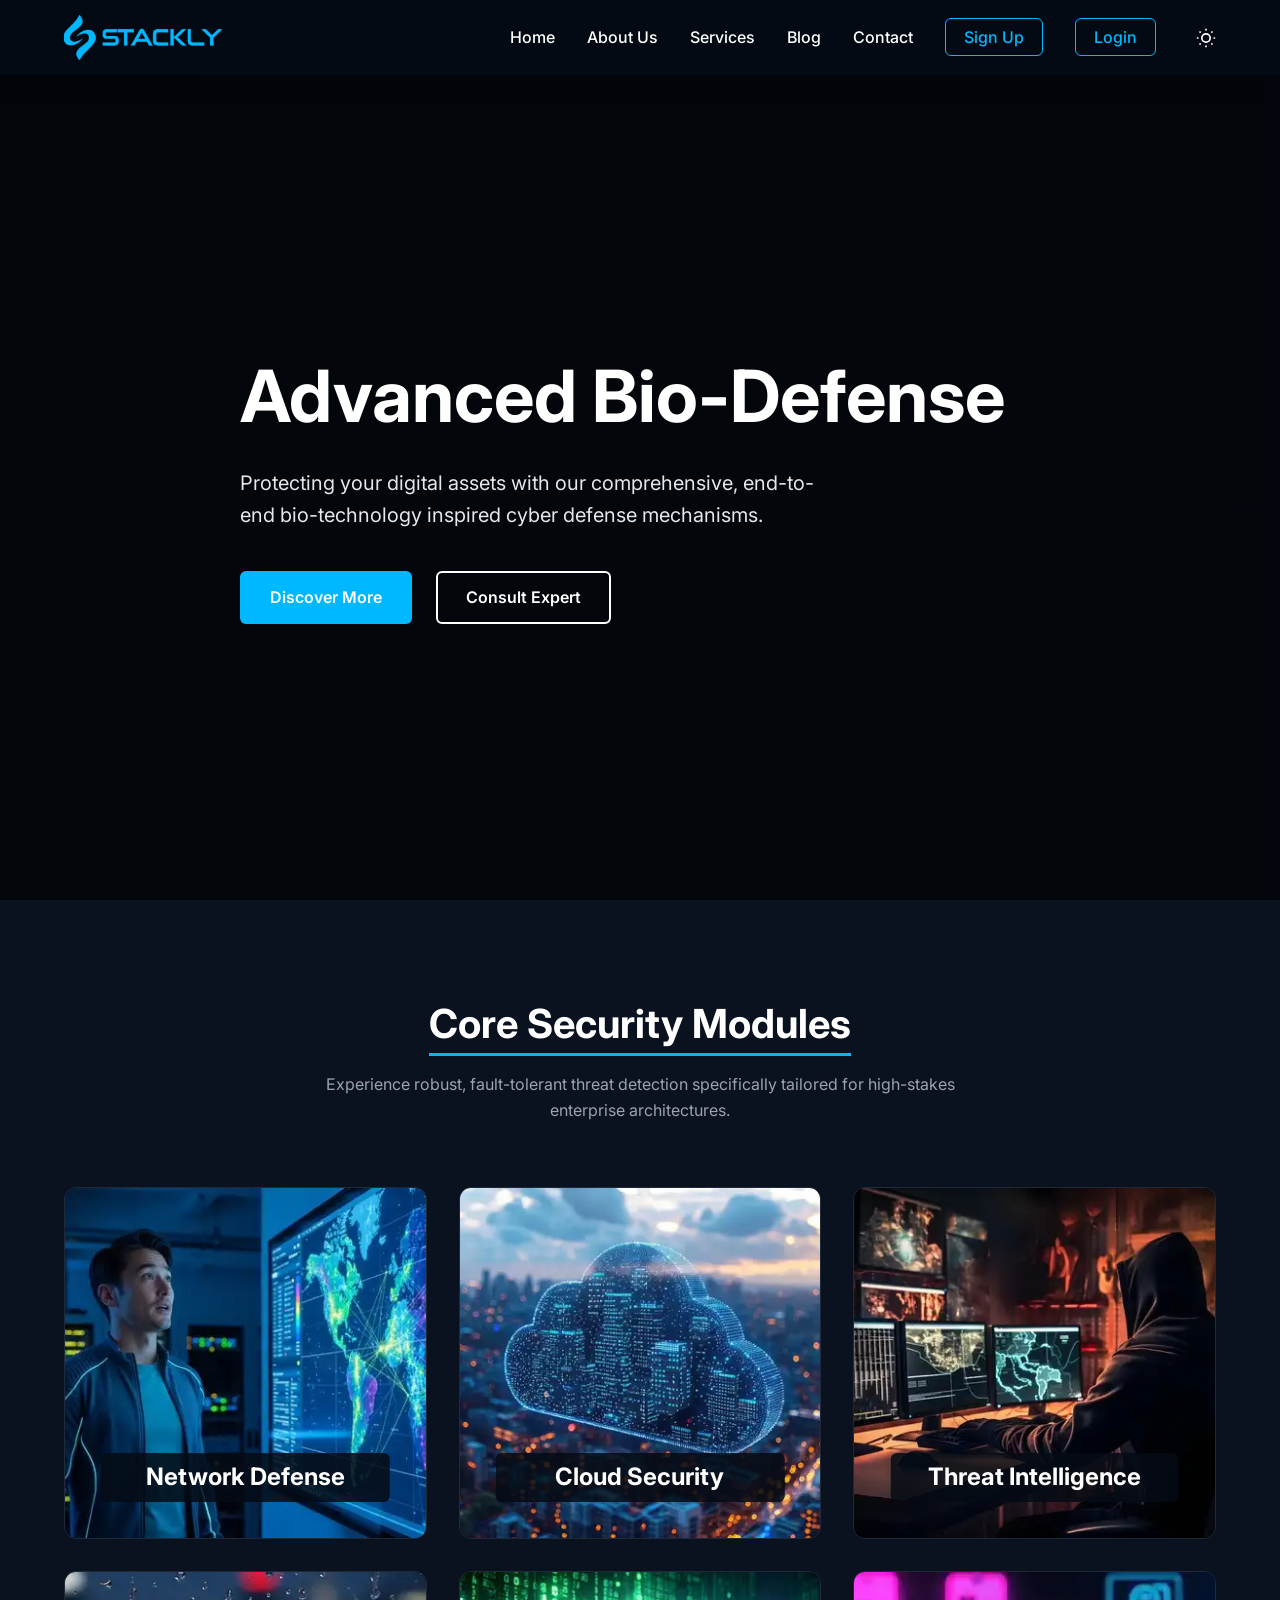
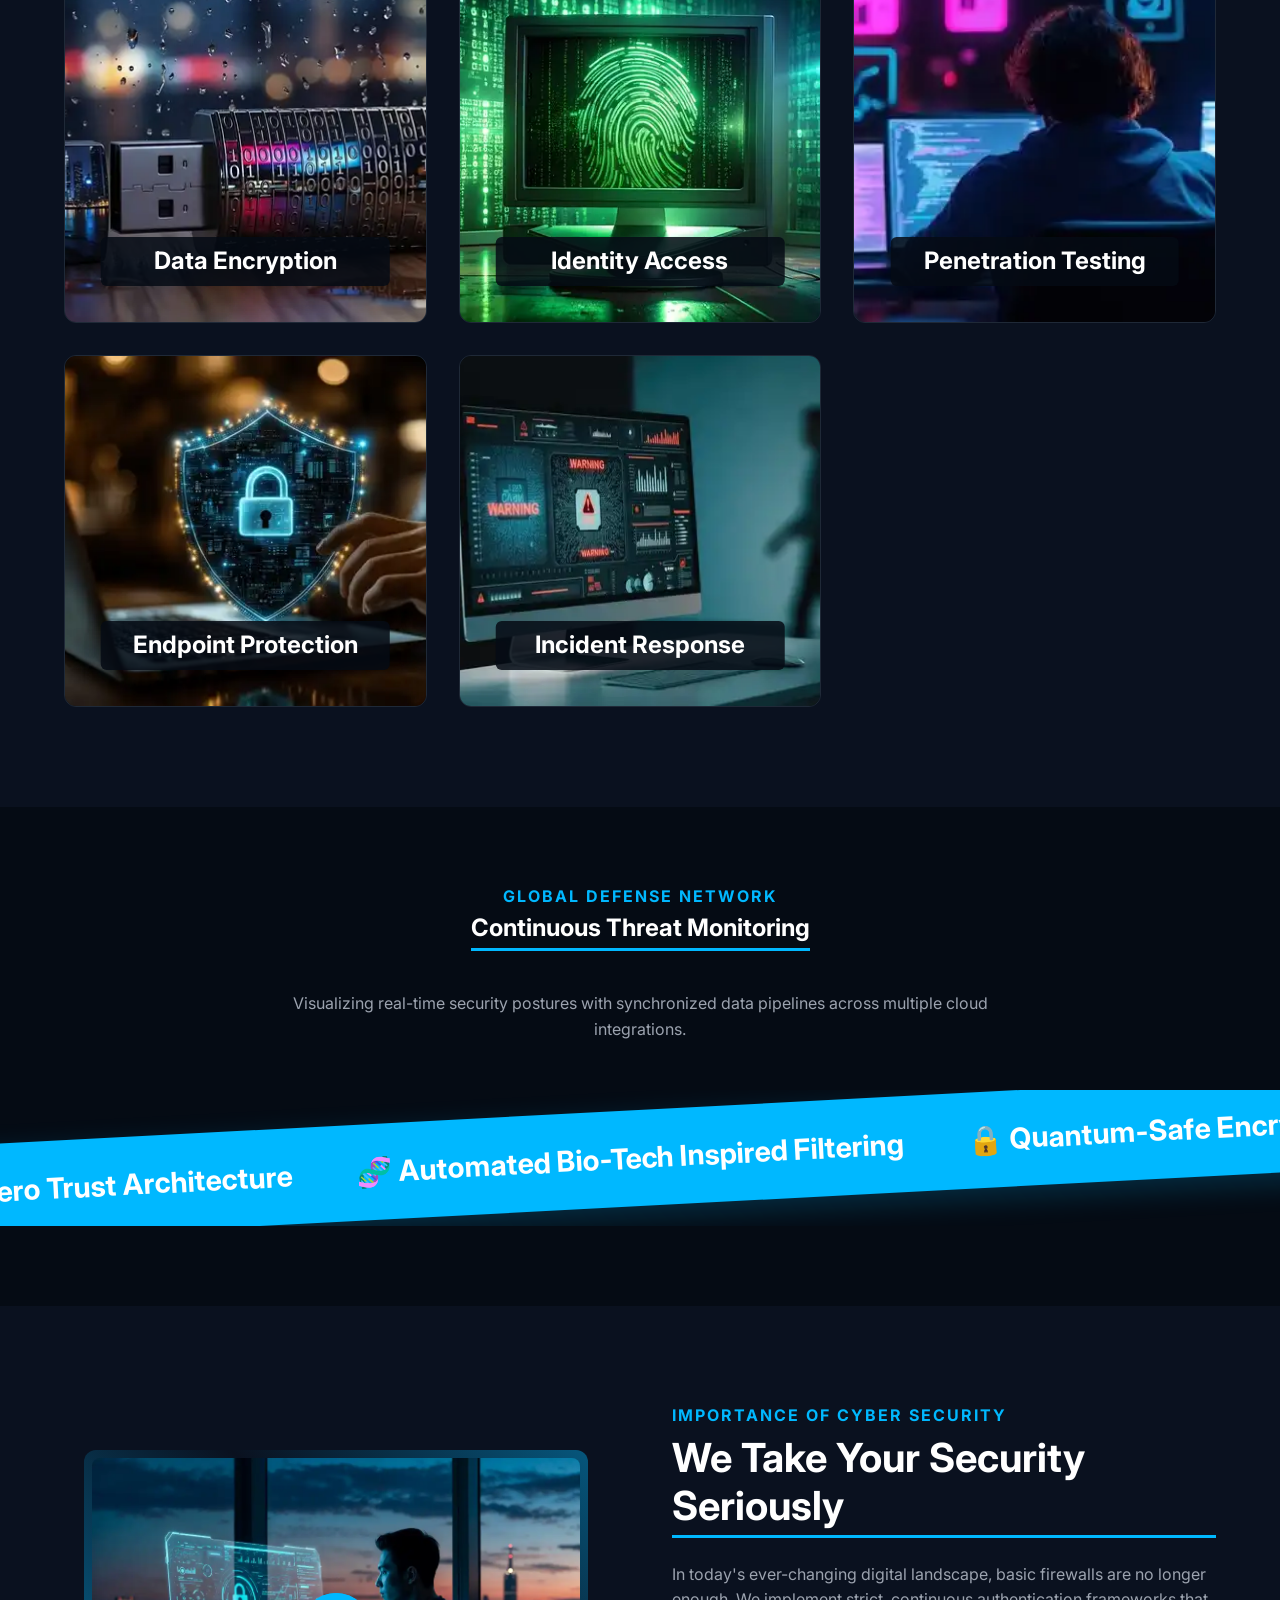
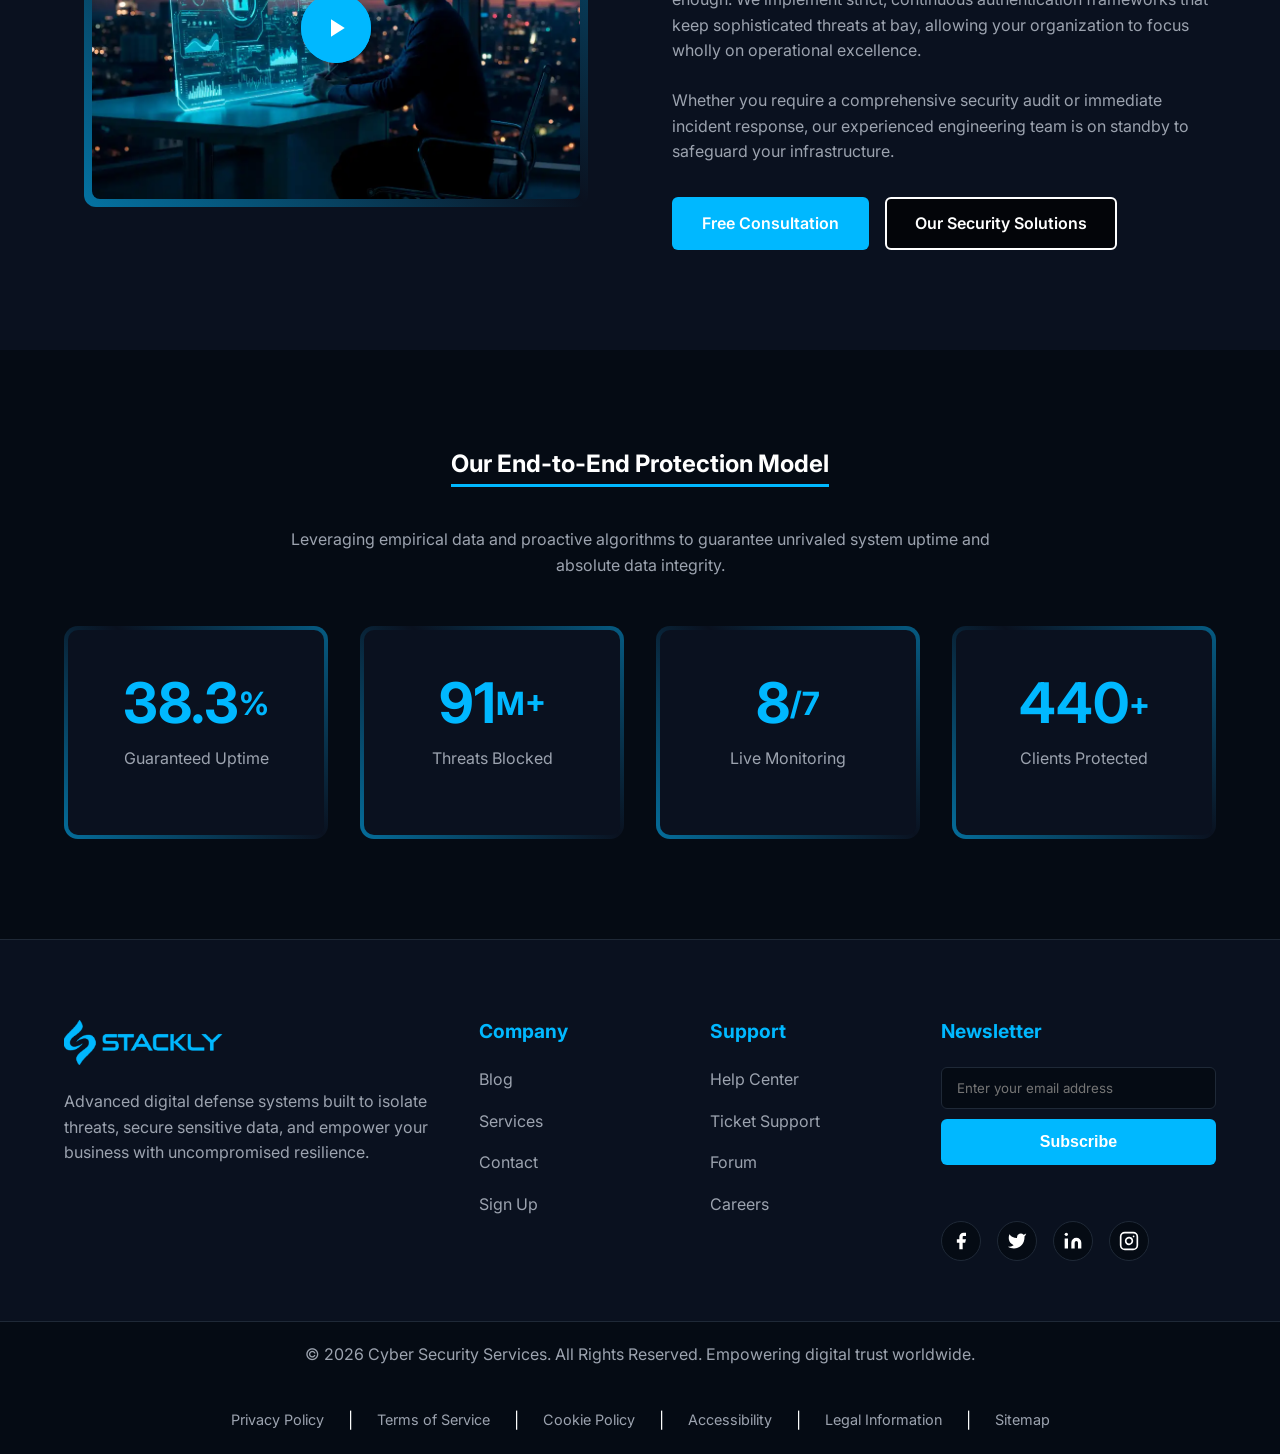
==== index.html @ b55bd9b9 "home,404" ====
<!DOCTYPE html>
<html lang="en" data-theme="dark">
<head>
    <meta charset="UTF-8">
    <meta name="viewport" content="width=device-width, initial-scale=1.0">
    <title>Cyber Security Services</title>
    <!-- Favicon: Bio-tech theme (DNA placeholder) -->
    <link rel="icon" href="data:image/svg+xml,<svg xmlns='http://www.w3.org/2000/svg' viewBox='0 0 100 100'><text y='.9em' font-size='90'>🛡️</text></svg>">
    <!-- Fonts -->
    <link href="https://fonts.googleapis.com/css2?family=Inter:wght@300;400;500;600;700&display=swap" rel="stylesheet">
    <link rel="stylesheet" href="./css/style.css">
</head>
<body>
    <!-- Global Page Loader -->
    <div class="loader-overlay" id="loader">
        <div class="loader-spinner"></div>
    </div>

    <!-- Scroll to Top Button -->
    <button id="scrollTopBtn" aria-label="Scroll to top" title="Scroll to top">
        <svg xmlns="http://www.w3.org/2000/svg" width="24" height="24" fill="none" stroke="currentColor" stroke-width="2" viewBox="0 0 24 24"><path d="M12 19V5M5 12l7-7 7 7"/></svg>
    </button>

    <!-- Header -->
    <header class="header" id="header">
        <div class="container header-container">
            <!-- Logo area -->
            <a href="index.html" class="logo">
                <img src="./assets/Home1/Header/logo.webp" alt="Cyber Security Logo" id="headerLogo">
            </a>
            
            <!-- Desktop Nav -->
            <nav class="desktop-nav">
                <ul class="nav-links">
                    <li><a href="index.html">Home</a></li>
                    <li><a href="./pages/About Us.html">About Us</a></li>
                    <li><a href="./pages/Services.html">Services</a></li>
                    <li><a href="./pages/Blog.html">Blog</a></li>
                    <li><a href="./pages/contact.html">Contact</a></li>
                    <li><a href="./pages/signup.html" class="btn-nav-outline">Sign Up</a></li>
                    <li><a href="./pages/login.html" class="btn-nav-outline">Login</a></li>
                </ul>
                <button class="theme-switch" id="themeSwitchBtn" aria-label="Toggle Theme" title="Switch Theme">
                    <svg class="sun-icon" xmlns="http://www.w3.org/2000/svg" width="20" height="20" viewBox="0 0 24 24" fill="none" stroke="currentColor" stroke-width="2"><circle cx="12" cy="12" r="5"/><path d="M12 1v2M12 21v2M4.2 4.2l1.4 1.4M18.4 18.4l1.4 1.4M1 12h2M21 12h2M4.2 19.8l1.4-1.4M18.4 5.6l1.4-1.4"/></svg>
                    <svg class="moon-icon" xmlns="http://www.w3.org/2000/svg" width="20" height="20" viewBox="0 0 24 24" fill="none" stroke="currentColor" stroke-width="2"><path d="M21 12.79A9 9 0 1 1 11.21 3 7 7 0 0 0 21 12.79z"/></svg>
                </button>
            </nav>

            <!-- Mobile Hamburger Button -->
            <button class="hamburger-btn" id="hamburgerBtn" aria-label="Open Mobile Menu">
                <span></span><span></span><span></span>
            </button>
        </div>
    </header>

    <!-- Hamburger Menu Overlay -->
    <div class="hamburger-overlay" id="hamburgerOverlay">
        <div class="hamburger-menu" id="hamburgerMenu">
            <button class="close-menu-btn" id="closeMenuBtn" aria-label="Close Mobile Menu">✕</button>
            <nav class="mobile-nav">
                <ul class="nav-links-mobile">
                    <li><a href="index.html" class="mobile-nav-item">Home</a></li>
                    <li><a href="./pages/about.html" class="mobile-nav-item">About Us</a></li>
                    <li><a href="./pages/services.html" class="mobile-nav-item">Services</a></li>
                    <li><a href="./pages/blog.html" class="mobile-nav-item">Blog</a></li>
                    <li><a href="./pages/contact.html" class="mobile-nav-item">Contact</a></li>
                    <li><a href="./pages/signup.html" class="mobile-nav-item btn-nav-outline-mobile">Sign Up</a></li>
                    <li><a href="./pages/login.html" class="mobile-nav-item btn-nav-outline-mobile">Login</a></li>
                </ul>
                <button class="theme-switch theme-switch-mobile" id="mobileThemeSwitchBtn" aria-label="Toggle Theme">
                    <svg class="sun-icon" xmlns="http://www.w3.org/2000/svg" width="24" height="24" viewBox="0 0 24 24" fill="none" stroke="currentColor" stroke-width="2"><circle cx="12" cy="12" r="5"/><path d="M12 1v2M12 21v2M4.2 4.2l1.4 1.4M18.4 18.4l1.4 1.4M1 12h2M21 12h2M4.2 19.8l1.4-1.4M18.4 5.6l1.4-1.4"/></svg>
                    <svg class="moon-icon" xmlns="http://www.w3.org/2000/svg" width="24" height="24" viewBox="0 0 24 24" fill="none" stroke="currentColor" stroke-width="2"><path d="M21 12.79A9 9 0 1 1 11.21 3 7 7 0 0 0 21 12.79z"/></svg>
                </button>
            </nav>
        </div>
    </div>

    <main class="main-content">
        <!-- Section 1: Hero -->
        <section class="hero-section" id="home">
            <video autoplay loop muted playsinline class="hero-video">
                <!-- Using placeholder video until user imports their own -->
                <source src="./assets/Home1/heroVid.mp4" type="video/mp4">
            </video>
            <!-- Overlay to hide low resolution -->
            <div class="hero-overlay"></div>
            
            <div class="container hero-content fade-in-up">
                <div class="h1-wrapper">
                    <h1 class="hero-title" id="rotatingHeading">Next-Gen Security</h1>
                </div>
                <p class="hero-subtitle">Protecting your digital assets with our comprehensive, end-to-end bio-technology inspired cyber defense mechanisms.</p>
                <div class="hero-cta">
                    <a href="./pages/error.html" class="btn btn-primary">Discover More</a>
                    <a href="./pages/error.html" class="btn btn-outline-light">Consult Expert</a>
                </div>
            </div>
        </section>

        <!-- Section 2: Features Grid -->
        <section class="features-section" id="features">
            <div class="container">
                <div class="section-header fade-in-up">
                    <h1 class="live-underline">Core Security Modules</h1>
                    <p>Experience robust, fault-tolerant threat detection specifically tailored for high-stakes enterprise architectures.</p>
                </div>
                
                <div class="features-grid">
                    <!-- Feature 1 -->
                    <div class="feature-card fade-in-up" style="transition-delay: 0.1s;">
                        <img src="./assets/Home1/Grid/1.webp" alt="Network Defense">
                        <div class="card-overlay">
                            <h3 class="card-title-unhovered">Network Defense</h3>
                            <div class="card-actions">
                                <a href="./pages/error.html" class="btn btn-primary btn-sm">Read Details</a>
                                <a href="./pages/error.html" class="btn btn-secondary btn-sm">Get Quote</a>
                            </div>
                        </div>
                    </div>
                    <!-- Feature 2 -->
                    <div class="feature-card fade-in-up" style="transition-delay: 0.2s;">
                        <img src="./assets/Home1/Grid/2.webp" alt="Cloud Security">
                        <div class="card-overlay">
                            <h3 class="card-title-unhovered">Cloud Security</h3>
                            <div class="card-actions">
                                <a href="./pages/error.html" class="btn btn-primary btn-sm">Read Details</a>
                                <a href="./pages/error.html" class="btn btn-secondary btn-sm">Get Quote</a>
                            </div>
                        </div>
                    </div>
                    <!-- Feature 3 -->
                    <div class="feature-card fade-in-up" style="transition-delay: 0.3s;">
                        <img src="./assets/Home1/Grid/3.webp" alt="Threat Intelligence">
                        <div class="card-overlay">
                            <h3 class="card-title-unhovered">Threat Intelligence</h3>
                            <div class="card-actions">
                                <a href="./pages/error.html" class="btn btn-primary btn-sm">Read Details</a>
                                <a href="./pages/error.html" class="btn btn-secondary btn-sm">Get Quote</a>
                            </div>
                        </div>
                    </div>
                    <!-- Feature 4 -->
                    <div class="feature-card fade-in-up" style="transition-delay: 0.4s;">
                        <img src="./assets/Home1/Grid/4.webp" alt="Data Encryption">
                        <div class="card-overlay">
                            <h3 class="card-title-unhovered">Data Encryption</h3>
                            <div class="card-actions">
                                <a href="./pages/error.html" class="btn btn-primary btn-sm">Read Details</a>
                                <a href="./pages/error.html" class="btn btn-secondary btn-sm">Get Quote</a>
                            </div>
                        </div>
                    </div>
                    <!-- Feature 5 -->
                    <div class="feature-card fade-in-up" style="transition-delay: 0.5s;">
                        <img src="./assets/Home1/Grid/5.webp" alt="Identity Access">
                        <div class="card-overlay">
                            <h3 class="card-title-unhovered">Identity Access</h3>
                            <div class="card-actions">
                                <a href="./pages/error.html" class="btn btn-primary btn-sm">Read Details</a>
                                <a href="./pages/error.html" class="btn btn-secondary btn-sm">Get Quote</a>
                            </div>
                        </div>
                    </div>
                    <!-- Feature 6 -->
                    <div class="feature-card fade-in-up" style="transition-delay: 0.6s;">
                        <img src="./assets/Home1/Grid/6.webp" alt="Penetration Testing">
                        <div class="card-overlay">
                            <h3 class="card-title-unhovered">Penetration Testing</h3>
                            <div class="card-actions">
                                <a href="./pages/error.html" class="btn btn-primary btn-sm">Read Details</a>
                                <a href="./pages/error.html" class="btn btn-secondary btn-sm">Get Quote</a>
                            </div>
                        </div>
                    </div>
                    <!-- Feature 7 -->
                    <div class="feature-card fade-in-up" style="transition-delay: 0.7s;">
                        <img src="./assets/Home1/Grid/7.webp" alt="Endpoint Protection" onerror="this.src='https://via.placeholder.com/350x350/00B8FF/FFFFFF?text=Endpoint+Protection'">
                        <div class="card-overlay">
                            <h3 class="card-title-unhovered">Endpoint Protection</h3>
                            <div class="card-actions">
                                <a href="./pages/error.html" class="btn btn-primary btn-sm">Read Details</a>
                                <a href="./pages/error.html" class="btn btn-secondary btn-sm">Get Quote</a>
                            </div>
                        </div>
                    </div>
                    <!-- Feature 8 -->
                    <div class="feature-card fade-in-up" style="transition-delay: 0.8s;">
                        <img src="./assets/Home1/Grid/8.webp" alt="Incident Response" onerror="this.src='https://via.placeholder.com/350x350/00B8FF/FFFFFF?text=Incident+Response'">
                        <div class="card-overlay">
                            <h3 class="card-title-unhovered">Incident Response</h3>
                            <div class="card-actions">
                                <a href="./pages/error.html" class="btn btn-primary btn-sm">Read Details</a>
                                <a href="./pages/error.html" class="btn btn-secondary btn-sm">Get Quote</a>
                            </div>
                        </div>
                    </div>
                </div>
            </div>
        </section>

        <!-- Section 3: Diagonal Scrolling Text -->
        <section class="marquee-wrapper fade-in-up" id="marquee-wrapper">
            <div class="container text-center mb-5">
                <h5 class="sub-heading">Global Defense Network</h5>
                <h1 class="live-underline">Continuous Threat Monitoring</h1>
                <p class="max-w-md mx-auto mt-3">Visualizing real-time security postures with synchronized data pipelines across multiple cloud integrations.</p>
            </div>
            
            <section class="marquee-section mt-4" id="marquee">
                <div class="marquee-container">
                    <div class="marquee-content">
                        <span>🛡️ Zero Trust Architecture</span>
                        <span>🧬 Automated Bio-Tech Inspired Filtering</span>
                        <span>🔒 Quantum-Safe Encryption</span>
                        <span>🚨 24/7 AI-Powered Monitoring</span>
                        <span>🛡️ Zero Trust Architecture</span>
                        <span>🧬 Automated Bio-Tech Inspired Filtering</span>
                        <span>🔒 Quantum-Safe Encryption</span>
                        <span>🚨 24/7 AI-Powered Monitoring</span>
                    </div>
                </div>
            </section>
        </section>

        <!-- Section 4: About & Video Link -->
        <section class="about-section" id="about">
            <div class="container about-grid">
                <div class="about-image-wrapper fade-in-up">
                    <div class="live-border">
                        <img src="./assets/Home1/sideVid.webp" alt="Operation Center" class="about-img">
                        <a href="./pages/error.html" class="play-button" aria-label="Play Introduction Video">
                            <div class="pulse-ring"></div>
                            <svg xmlns="http://www.w3.org/2000/svg" width="30" height="30" viewBox="0 0 24 24" fill="currentColor"><path d="M8 5v14l11-7z"/></svg>
                        </a>
                    </div>
                </div>
                
                <div class="about-content fade-in-up" style="transition-delay: 0.2s;">
                    <h3 class="sub-heading">Importance of Cyber Security</h3>
                    <h1 class="live-underline">We Take Your Security Seriously</h1>
                    <p>In today's ever-changing digital landscape, basic firewalls are no longer enough. We implement strict, continuous authentication frameworks that keep sophisticated threats at bay, allowing your organization to focus wholly on operational excellence.</p>
                    <p>Whether you require a comprehensive security audit or immediate incident response, our experienced engineering team is on standby to safeguard your infrastructure.</p>
                    <div class="about-actions mt-4">
                        <a href="./pages/error.html" class="btn btn-primary">Free Consultation</a>
                        <a href="./pages/error.html" class="btn btn-secondary">Our Security Solutions</a>
                    </div>
                </div>
            </div>
        </section>

        <!-- Section 5: Stats & Protection Model -->
        <section class="stats-section" id="stats">
            <div class="container text-center mb-5 fade-in-up">
                <h1 class="live-underline">Our End-to-End Protection Model</h1>
                <p class="max-w-md mx-auto mt-3">Leveraging empirical data and proactive algorithms to guarantee unrivaled system uptime and absolute data integrity.</p>
            </div>
            <div class="container stats-grid mt-5">
                <div class="live-border-container fade-in-up" style="transition-delay: 0.1s;">
                    <div class="stat-box">
                        <h2><span class="count-up" data-val="99.9">0</span><span class="stat-suffix">%</span></h2>
                        <p>Guaranteed Uptime</p>
                    </div>
                </div>
                <div class="live-border-container fade-in-up" style="transition-delay: 0.2s;">
                    <div class="stat-box">
                        <h2><span class="count-up" data-val="250">0</span><span class="stat-suffix">M+</span></h2>
                        <p>Threats Blocked</p>
                    </div>
                </div>
                <div class="live-border-container fade-in-up" style="transition-delay: 0.3s;">
                    <div class="stat-box">
                        <h2><span class="count-up" data-val="24">0</span><span class="stat-suffix">/7</span></h2>
                        <p>Live Monitoring</p>
                    </div>
                </div>
                <div class="live-border-container fade-in-up" style="transition-delay: 0.4s;">
                    <div class="stat-box">
                        <h2><span class="count-up" data-val="1200">0</span><span class="stat-suffix">+</span></h2>
                        <p>Clients Protected</p>
                    </div>
                </div>
            </div>
        </section>
    </main>

    <!-- Footer -->
    <footer class="footer">
        <div class="container footer-grid">
            <!-- Col 1 -->
            <div class="footer-col col-brand">
                <a href="index.html" class="footer-logo">
                    <!-- Footer Logo: Same size as header -->
                    <img src="./assets/Home1/Header/logo.webp" alt="Cyber Security Logo" id="footerLogoImage">
                </a>
                <p>Advanced digital defense systems built to isolate threats, secure sensitive data, and empower your business with uncompromised resilience.</p>
            </div>
            
            <!-- Col 2 -->
            <div class="footer-col col-links">
                <h3 class="footer-heading">Company</h3>
                <ul>
                    <li><a href="./pages/blog.html">Blog</a></li>
                    <li><a href="./pages/services.html">Services</a></li>
                    <li><a href="./pages/contact.html">Contact</a></li>
                    <li><a href="./pages/signup.html">Sign Up</a></li>
                </ul>
            </div>
            
            <!-- Col 3 -->
            <div class="footer-col col-links">
                <h3 class="footer-heading">Support</h3>
                <ul>
                    <li><a href="./pages/error.html">Help Center</a></li>
                    <li><a href="./pages/error.html">Ticket Support</a></li>
                    <li><a href="./pages/error.html">Forum</a></li>
                    <li><a href="./pages/error.html">Careers</a></li>
                </ul>
            </div>
            
            <!-- Col 4 -->
            <div class="footer-col col-newsletter">
                <h3 class="footer-heading">Newsletter</h3>
                <form id="newsletterForm" class="newsletter-form">
                    <div class="input-group">
                        <input type="email" id="emailInput" placeholder="Enter your email address" required>
                        <button type="submit" class="btn btn-primary" aria-label="Subscribe">Subscribe</button>
                    </div>
                    <span id="emailError" class="error-message"></span>
                </form>
                
                <div class="social-links mt-4">
                    <!-- Social Icons to Error Page -->
                    <a href="./pages/error.html" class="social-icon" aria-label="Facebook">
                        <svg xmlns="http://www.w3.org/2000/svg" width="20" height="20" viewBox="0 0 24 24" fill="currentColor"><path d="M18 2h-3a5 5 0 0 0-5 5v3H7v4h3v8h4v-8h3l1-4h-4V7a1 1 0 0 1 1-1h3z"></path></svg>
                    </a>
                    <a href="./pages/error.html" class="social-icon" aria-label="Twitter">
                        <svg xmlns="http://www.w3.org/2000/svg" width="20" height="20" viewBox="0 0 24 24" fill="currentColor"><path d="M23 3a10.9 10.9 0 0 1-3.14 1.53 4.48 4.48 0 0 0-7.86 3v1A10.66 10.66 0 0 1 3 4s-4 9 5 13a11.64 11.64 0 0 1-7 2c9 5 20 0 20-11.5a4.5 4.5 0 0 0-.08-.83A7.72 7.72 0 0 0 23 3z"></path></svg>
                    </a>
                    <a href="./pages/error.html" class="social-icon" aria-label="LinkedIn">
                        <svg xmlns="http://www.w3.org/2000/svg" width="20" height="20" viewBox="0 0 24 24" fill="currentColor"><path d="M16 8a6 6 0 0 1 6 6v7h-4v-7a2 2 0 0 0-2-2 2 2 0 0 0-2 2v7h-4v-7a6 6 0 0 1 6-6z"></path><rect x="2" y="9" width="4" height="12"></rect><circle cx="4" cy="4" r="2"></circle></svg>
                    </a>
                    <a href="./pages/error.html" class="social-icon" aria-label="Instagram">
                        <svg xmlns="http://www.w3.org/2000/svg" width="20" height="20" viewBox="0 0 24 24" fill="none" stroke="currentColor" stroke-width="2" stroke-linecap="round" stroke-linejoin="round"><rect x="2" y="2" width="20" height="20" rx="5" ry="5"></rect><path d="M16 11.37A4 4 0 1 1 12.63 8 4 4 0 0 1 16 11.37z"></path><line x1="17.5" y1="6.5" x2="17.51" y2="6.5"></line></svg>
                    </a>
                </div>
            </div>
        </div>
        
        <!-- Mini Footer -->
        <div class="mini-footer">
            <div class="container mini-footer-flex">
                <p>&copy; 2026 Cyber Security Services. All Rights Reserved. Empowering digital trust worldwide.</p>
                <div class="legal-links">
                    <a href="./pages/error.html">Privacy Policy</a>
                    <span class="separator">|</span>
                    <a href="./pages/error.html">Terms of Service</a>
                    <span class="separator">|</span>
                    <a href="./pages/error.html">Cookie Policy</a>
                    <span class="separator">|</span>
                    <a href="./pages/error.html">Accessibility</a>
                    <span class="separator">|</span>
                    <a href="./pages/error.html">Legal Information</a>
                    <span class="separator">|</span>
                    <a href="./pages/error.html">Sitemap</a>
                </div>
            </div>
        </div>
    </footer>

    <!-- Interactive Logic Scripts -->
    <script>
        // 1. Theme Configuration
        const htmlDoc = document.documentElement;
        const themeBtn = document.getElementById('themeSwitchBtn');
        const themeMobileBtn = document.getElementById('mobileThemeSwitchBtn');
        const sunIcons = document.querySelectorAll('.sun-icon');
        const moonIcons = document.querySelectorAll('.moon-icon');

        function applyTheme(theme) {
            htmlDoc.setAttribute('data-theme', theme);
            localStorage.setItem('site_theme', theme);
            
            // Adjust SVG icons visibility in desktop header based on theme
            if (theme === 'dark') {
                sunIcons.forEach(i => i.style.display = 'block');
                moonIcons.forEach(i => i.style.display = 'none');
            } else {
                sunIcons.forEach(i => i.style.display = 'none');
                moonIcons.forEach(i => i.style.display = 'block');
            }
        }

        // Initialize theme
        const savedTheme = localStorage.getItem('site_theme') || 'dark';
        applyTheme(savedTheme);

        function toggleTheme() {
            const currentTheme = htmlDoc.getAttribute('data-theme');
            const newTheme = currentTheme === 'dark' ? 'light' : 'dark';
            applyTheme(newTheme);
        }

        themeBtn.addEventListener('click', toggleTheme);
        themeMobileBtn.addEventListener('click', toggleTheme);


        // 2. Global Loader
        const loader = document.getElementById('loader');
        
        function hideLoader() {
            loader.style.opacity = '0';
            setTimeout(() => {
                loader.style.display = 'none';
            }, 500);
        }

        function showLoader() {
            loader.style.display = 'flex';
            // Force reflow
            void loader.offsetWidth;
            loader.style.opacity = '1';
        }

        window.addEventListener('load', hideLoader);

        // Hide loader when page is loaded from back/forward cache
        window.addEventListener('pageshow', (event) => {
            if (event.persisted) {
                hideLoader();
            }
        });

        // Show loader when clicking valid navigation links
        document.querySelectorAll('a[href]').forEach(link => {
            link.addEventListener('click', (e) => {
                const href = link.getAttribute('href');
                const target = link.getAttribute('target');
                
                // Allow hash links, JS links, empty links, and new tabs without loader
                if (href && !href.startsWith('#') && !href.startsWith('javascript:') && target !== '_blank') {
                    showLoader();
                }
            });
        });


        // 3. Header Scroll Background & Scroll-to-Top Button
        const header = document.getElementById('header');
        const scrollTopBtn = document.getElementById('scrollTopBtn');

        function updateHeaderHeight() {
            // Provide exact height to CSS variable for Hero section padding calculation
            const hHeight = header.offsetHeight;
            htmlDoc.style.setProperty('--header-height', `${hHeight}px`);
        }
        
        // Initial setup and on resize
        updateHeaderHeight();
        window.addEventListener('resize', updateHeaderHeight);

        window.addEventListener('scroll', () => {
            if (window.scrollY > 50) {
                header.classList.add('scrolled');
                scrollTopBtn.classList.add('visible');
            } else {
                header.classList.remove('scrolled');
                scrollTopBtn.classList.remove('visible');
            }
        });

        scrollTopBtn.addEventListener('click', () => {
            window.scrollTo({ top: 0, behavior: 'smooth' });
        });


        // 4. Hamburger Menu Logic
        const hamburgerBtn = document.getElementById('hamburgerBtn');
        const closeMenuBtn = document.getElementById('closeMenuBtn');
        const hamburgerOverlay = document.getElementById('hamburgerOverlay');
        const hamburgerMenu = document.getElementById('hamburgerMenu');

        function openMobileMenu() {
            hamburgerOverlay.classList.add('active');
            hamburgerMenu.classList.add('active');
            document.body.style.overflow = 'hidden'; // Prevent background scroll
        }

        function closeMobileMenu() {
            hamburgerOverlay.classList.remove('active');
            hamburgerMenu.classList.remove('active');
            document.body.style.overflow = '';
        }

        hamburgerBtn.addEventListener('click', openMobileMenu);
        closeMenuBtn.addEventListener('click', closeMobileMenu);
        
        // Close on outside click
        hamburgerOverlay.addEventListener('click', (e) => {
            if (e.target === hamburgerOverlay) {
                closeMobileMenu();
            }
        });


        // 5. Rotating H1 in Hero
        const h1Config = [
            "Next-Gen Security",
            "Advanced Bio-Defense",
            "Zero Trust Network"
        ];
        let currentH1Index = 0;
        const rotatingH1 = document.getElementById('rotatingHeading');

        setInterval(() => {
            rotatingH1.classList.add('fade-out');
            setTimeout(() => {
                currentH1Index = (currentH1Index + 1) % h1Config.length;
                rotatingH1.innerText = h1Config[currentH1Index];
                rotatingH1.classList.remove('fade-out');
            }, 500); // Wait for CSS transition (0.5s)
        }, 2000); // Change every 2 seconds


        // 6. Fade-In Elements on Scroll (Intersection Observer)
        const fadeElements = document.querySelectorAll('.fade-in-up');
        const observerOptions = {
            threshold: 0.1,
            rootMargin: '0px 0px -50px 0px'
        };

        const fadeObserver = new IntersectionObserver((entries, observer) => {
            entries.forEach(entry => {
                if (entry.isIntersecting) {
                    entry.target.classList.add('visible');
                    // Stop observing once visible
                    observer.unobserve(entry.target);
                }
            });
        }, observerOptions);

        fadeElements.forEach(el => {
            fadeObserver.observe(el);
        });


        // 7. Live Stats Countup
        const countElements = document.querySelectorAll('.count-up');
        let hasCounted = false;

        const countObserver = new IntersectionObserver((entries) => {
            if (entries[0].isIntersecting && !hasCounted) {
                hasCounted = true;
                
                countElements.forEach(el => {
                    const target = parseFloat(el.getAttribute('data-val'));
                    const isDecimal = target % 1 !== 0; // Check if there's a decimal point
                    
                    const duration = 2000;
                    const steps = 60;
                    const stepValue = target / steps;
                    let currentVal = 0;
                    
                    const counter = setInterval(() => {
                        currentVal += stepValue;
                        if (currentVal >= target) {
                            currentVal = target;
                            clearInterval(counter);
                        }
                        el.innerText = isDecimal ? currentVal.toFixed(1) : Math.floor(currentVal);
                    }, duration / steps);
                });
            }
        }, { threshold: 0.5 });
        
        const statsSection = document.getElementById('stats');
        if (statsSection) {
            countObserver.observe(statsSection);
        }


        // 8. Newsletter Form Validation
        const newsletterForm = document.getElementById('newsletterForm');
        const emailInput = document.getElementById('emailInput');
        const emailError = document.getElementById('emailError');

        newsletterForm.addEventListener('submit', (e) => {
            e.preventDefault();
            const email = emailInput.value.trim();
            const emailRegex = /^[^\s@]+@[^\s@]+\.[^\s@]+$/;
            
            emailError.innerText = ''; // clear previous errors
            
            if (!email) {
                emailError.innerText = "Email is required.";
            } else if (!emailRegex.test(email)) {
                emailError.innerText = "Please enter a valid email address.";
            } else {
                // Successful validation, go to error page
                window.location.href = "./pages/error.html";
            }
        });

    </script>
</body>
</html>
---- css/style.css ----
/* ==========================================================================
   Cyber Security Website Stylesheet
   Theme: Bio-tech / Cyber Defense
   Brand Color: #00B8FF
   ========================================================================== */

/* --------------------------------------------------------------------------
   1. ROOT VARIABLES (Themes)
   -------------------------------------------------------------------------- */
:root {
    /* Brand Colors */
    --primary: #00B8FF;
    --primary-hover: #008CCC;
    --primary-glow: rgba(0, 184, 255, 0.5);
    
    /* Typography */
    --font-main: 'Inter', sans-serif;
    
    /* Effects */
    --transition-fast: 0.2s ease-in-out;
    --transition-base: 0.3s ease-in-out;
    --transition-slow: 0.5s ease-in-out;
    
    /* Layout */
    --header-height: 75px;
}

/* Base Dark Theme (Default) */
[data-theme="dark"] {
    --bg-body: #050B14;
    --bg-surface: #0A111F;
    --bg-surface-alt: #111A2C;
    --text-primary: #FFFFFF;
    --text-muted: #9CA3AF;
    --border-color: #1F2937;
    --border-hover: var(--primary);
    --header-bg: rgba(5, 11, 20, 0.95);
    
    /* Specific bio-tech accents */
    --card-shadow: 0 10px 30px rgba(0,0,0,0.5);
    --overlay-bg: rgba(5, 11, 20, 0.85);
}

/* Light Theme */
[data-theme="light"] {
    --bg-body: #F3F4F6;
    --bg-surface: #FFFFFF;
    --bg-surface-alt: #E5E7EB;
    --text-primary: #111827;
    --text-muted: #4B5563;
    --border-color: #D1D5DB;
    --border-hover: var(--primary);
    --header-bg: rgba(255, 255, 255, 0.95);
    
    --card-shadow: 0 10px 30px rgba(0,0,0,0.05);
    --overlay-bg: rgba(255, 255, 255, 0.85);
}

/* --------------------------------------------------------------------------
   2. RESET & GLOBAL STYLES
   -------------------------------------------------------------------------- */
*, *::before, *::after {
    margin: 0;
    padding: 0;
    box-sizing: border-box;
}

html {
    scroll-behavior: smooth;
}

body {
    font-family: var(--font-main);
    background-color: var(--bg-body);
    color: var(--text-primary);
    line-height: 1.6;
    overflow-x: hidden;
    transition: background-color var(--transition-base), color var(--transition-base);
}

a {
    text-decoration: none;
    color: inherit;
    transition: color var(--transition-base);
}

ul {
    list-style: none;
}

img, video {
    max-width: 100%;
    display: block;
}

.container {
    width: 90%;
    max-width: 1200px;
    margin: 0 auto;
}

/* Typography Base */
h1, h2, h3, h4, h5, h6 {
    font-weight: 700;
    line-height: 1.2;
    margin-bottom: 1rem;
}

p {
    margin-bottom: 1.5rem;
    color: var(--text-muted);
}

/* Margin utilities */
.mt-3 { margin-top: 1.5rem; }
.mt-4 { margin-top: 2rem; }
.mt-5 { margin-top: 3rem; }
.mb-5 { margin-bottom: 3rem; }
.text-center { text-align: center; }
.mx-auto { margin-left: auto; margin-right: auto; }
.max-w-md { max-width: 700px; }

/* --------------------------------------------------------------------------
   3. COMPONENTS
   -------------------------------------------------------------------------- */

/* Buttons */
.btn {
    display: inline-flex;
    align-items: center;
    justify-content: center;
    padding: 12px 28px;
    font-size: 1rem;
    font-weight: 600;
    border-radius: 6px;
    cursor: pointer;
    transition: var(--transition-base);
    border: 2px solid transparent;
}

.btn-sm {
    padding: 8px 16px;
    font-size: 0.9rem;
}

/* Action: Hover directs to Error pages visually (as requested by logic) */
.btn-primary {
    background-color: var(--primary);
    color: #FFFFFF;
}

.btn-primary:hover {
    background-color: transparent;
    border-color: var(--primary);
    color: var(--primary);
    box-shadow: 0 0 20px var(--primary-glow);
}

.btn-secondary {
    background-color: transparent;
    border-color: var(--text-primary);
    color: var(--text-primary);
}

.btn-secondary:hover {
    background-color: var(--text-primary);
    color: var(--bg-body);
}

.btn-outline-light {
    background-color: transparent;
    border-color: #FFFFFF;
    color: #FFFFFF;
}

.btn-outline-light:hover {
    background-color: #FFFFFF;
    color: #000000;
}

/* Live Underline for H1 Headings */
.live-underline {
    display: inline-block;
    position: relative;
    padding-bottom: 8px;
}
.live-underline::after {
    content: '';
    position: absolute;
    left: 0; bottom: 0;
    width: 0; height: 3px;
    background-color: var(--primary);
    transition: width var(--transition-slow);
}
.live-underline:hover::after,
.visible .live-underline::after {
    width: 100%;
}

/* Fade In Up Animations (Scroll) */
.fade-in-up {
    opacity: 0;
    transform: translateY(40px);
    transition: opacity 0.8s ease-out, transform 0.8s ease-out;
}
.fade-in-up.visible {
    opacity: 1;
    transform: translateY(0);
}

/* Global Loader */
.loader-overlay {
    position: fixed;
    top: 0; left: 0;
    width: 100%; height: 100%;
    background-color: var(--bg-body);
    z-index: 9999;
    display: flex;
    justify-content: center;
    align-items: center;
    transition: opacity 0.5s ease;
}
.loader-spinner {
    width: 60px; height: 60px;
    border: 5px solid var(--border-color);
    border-top-color: var(--primary);
    border-radius: 50%;
    animation: loaderSpin 1s linear infinite;
}
@keyframes loaderSpin {
    to { transform: rotate(360deg); }
}

/* Scroll To Top */
#scrollTopBtn {
    position: fixed;
    bottom: 30px; right: 30px;
    width: 50px; height: 50px;
    background-color: var(--primary);
    color: #FFFFFF;
    border: none;
    border-radius: 50%;
    cursor: pointer;
    display: flex;
    justify-content: center;
    align-items: center;
    z-index: 1000;
    opacity: 0;
    visibility: hidden;
    transform: translateY(20px);
    transition: var(--transition-base);
    box-shadow: 0 5px 15px var(--primary-glow);
}
#scrollTopBtn.visible {
    opacity: 1;
    visibility: visible;
    transform: translateY(0);
}
#scrollTopBtn:hover {
    background-color: var(--primary-hover);
    transform: translateY(-5px);
}

/* Error Messages */
.error-message {
    color: #EF4444;
    font-size: 0.85rem;
    min-height: 1.2rem;
    display: block;
    margin-top: 5px;
}

/* --------------------------------------------------------------------------
   4. HEADER & NAV
   -------------------------------------------------------------------------- */
.header {
    position: fixed;
    top: 0; left: 0;
    width: 100%;
    height: 75px; /* 90px */
    z-index: 100;
    transition: var(--transition-base);
    background-color: var(--header-bg);
    box-shadow: 0 4px 30px rgba(0,0,0,0.1);
    backdrop-filter: blur(10px);
}

.header-container {
    display: flex;
    justify-content: space-between;
    align-items: center;
    height: 100%;
}

.logo img {
    height: 45px;
    /* Logo keeps original color always per user request */
    filter: none !important;
}

.desktop-nav {
    display: flex;
    align-items: center;
    gap: 2.5rem;
}
.nav-links {
    display: flex;
    gap: 2rem;
}
.nav-links a {
    font-size: 1rem;
    font-weight: 500;
    position: relative;
}
.nav-links a::after {
    content: '';
    position: absolute;
    left: 0; bottom: -5px;
    width: 0; height: 2px;
    background-color: var(--primary);
    transition: var(--transition-base);
}
.nav-links a:hover {
    color: var(--primary);
}
.nav-links a:hover::after {
    width: 100%;
}
.btn-nav-outline {
    border: 1px solid var(--primary);
    padding: 8px 18px;
    border-radius: 6px;
    color: var(--primary) !important;
    transition: var(--transition-base);
}
.btn-nav-outline::after {
    display: none; /* No underline */
}
.btn-nav-outline:hover {
    background-color: var(--primary);
    color: #FFFFFF !important;
    box-shadow: 0 4px 15px var(--primary-glow);
}

.theme-switch {
    background: none;
    border: none;
    color: var(--text-primary);
    cursor: pointer;
    display: flex;
    align-items: center;
    justify-content: center;
    font-size: 1.2rem;
    transition: var(--transition-base);
}
.theme-switch:hover {
    color: var(--primary);
}

/* Hamburger Base (Hidden on Desktop) */
.hamburger-btn {
    display: none;
    background: none;
    border: none;
    cursor: pointer;
    flex-direction: column;
    gap: 6px;
    z-index: 102;
    padding: 5px;
}
.hamburger-btn span {
    width: 30px; height: 3px;
    background-color: var(--text-primary);
    border-radius: 2px;
    transition: var(--transition-base);
}

/* Mobile Overlay Menu */
.hamburger-overlay {
    position: fixed;
    top: 0; left: 0;
    width: 100%; height: 100%;
    background-color: var(--overlay-bg);
    backdrop-filter: blur(8px);
    z-index: 999;
    opacity: 0;
    visibility: hidden;
    transition: var(--transition-base);
    display: flex;
    justify-content: center;
    align-items: center;
}
.hamburger-overlay.active {
    opacity: 1;
    visibility: visible;
}
.hamburger-menu {
    width: 90%;
    /* Attached to nothing, floating in center */
    max-height: 90vh;
    background-color: var(--bg-surface);
    border: 1px solid var(--border-color);
    border-radius: 12px;
    padding: 3rem;
    position: relative;
    box-shadow: var(--card-shadow);
    transform: translateY(50px) scale(0.95);
    transition: all 0.4s cubic-bezier(0.175, 0.885, 0.32, 1.275);
    display: flex;
    flex-direction: column;
    align-items: center;
    overflow-y: auto;
}
.hamburger-menu.active {
    transform: translateY(0) scale(1);
}
.close-menu-btn {
    position: absolute;
    top: 15px; right: 20px;
    background: none;
    border: none;
    font-size: 1.5rem;
    color: var(--text-primary);
    cursor: pointer;
    transition: var(--transition-base);
}
.close-menu-btn:hover {
    color: var(--primary);
    transform: rotate(90deg);
}

.mobile-nav {
    width: 100%;
    text-align: center;
}
.nav-links-mobile {
    display: flex;
    flex-direction: column;
    gap: 1.5rem;
    margin-bottom: 2rem;
    width: 100%;
}
.mobile-nav-item {
    display: block;
    font-size: 1.2rem;
    font-weight: 600;
    padding: 12px 20px;
    border: 2px solid var(--border-color);
    border-radius: 8px;
    margin-bottom: 5px;
    transition: var(--transition-base);
    background-color: var(--bg-surface-alt);
    color: var(--text-primary);
}
.mobile-nav-item:hover {
    color: var(--primary);
    border-color: var(--primary);
    box-shadow: 0 0 15px var(--primary-glow);
    transform: translateY(-2px);
}
.btn-nav-outline-mobile {
    background-color: transparent;
    border: 2px solid var(--primary);
    color: var(--primary);
}
.btn-nav-outline-mobile:hover {
    background-color: var(--primary);
    color: #FFF !important;
}
.theme-switch-mobile {
    width: 100%;
    padding: 12px;
    background-color: transparent;
    border: 2px dashed var(--border-color);
    color: var(--text-primary);
    border-radius: 6px;
    font-weight: 600;
    cursor: pointer;
    transition: var(--transition-base);
    display: flex;
    justify-content: center;
    align-items: center;
    gap: 15px;
}
.theme-switch-mobile:hover {
    border-color: var(--primary);
    color: var(--primary);
    background-color: var(--bg-surface-alt);
}

/* --------------------------------------------------------------------------
   5. SECTIONS
   -------------------------------------------------------------------------- */
section {
    padding: 100px 0;
    position: relative;
}

/* SECTION 1: HERO */
.hero-section {
    height: calc(100vh - var(--header-height));
    margin-top: var(--header-height); /* Prevent video overlap */
    padding: 0;
    display: flex;
    align-items: center;
    position: relative;
    overflow: hidden;
    background-color: #000000; /* fallback */
}
.hero-video {
    position: absolute;
    top: 50%; left: 50%;
    min-width: 100%; min-height: 100%;
    width: auto; height: auto;
    transform: translate(-50%, -50%);
    z-index: 1;
    opacity: 0.8;
    object-fit: cover;
}
.hero-overlay {
    position: absolute;
    top: 0; left: 0; width: 100%; height: 100%;
    background: linear-gradient(90deg, rgba(5, 11, 20, 0.5) 0%, rgba(5, 11, 20, 0.6) 100%);
    z-index: 2;
}
.hero-content {
    position: relative;
    z-index: 3;
    max-width: 800px;
    color: #FFFFFF; /* Always light */
}
.h1-wrapper {
    min-height: 100px;
    display: flex;
    align-items: flex-end;
    margin-bottom: 1rem;
}
.hero-title {
    font-size: 4.5rem;
    line-height: 1.1;
    color: #FFFFFF;
    transition: opacity 0.5s ease-in-out;
}
.hero-title.fade-out {
    opacity: 0;
}
.hero-subtitle {
    font-size: 1.25rem;
    color: #E5E7EB;
    margin-bottom: 2.5rem;
    max-width: 600px;
}
.hero-cta {
    display: flex;
    gap: 1.5rem;
}

/* SECTION 2: FEATURES GRID */
.features-section {
    background-color: var(--bg-surface);
}
.section-header {
    text-align: center;
    max-width: 700px;
    margin: 0 auto 4rem auto;
}
.section-header h1 {
    font-size: 2.5rem;
}
.features-grid {
    display: grid;
    grid-template-columns: repeat(3, 1fr);
    gap: 2rem;
}
.feature-card {
    background-color: var(--bg-surface-alt);
    border: 1px solid var(--border-color);
    border-radius: 12px;
    overflow: hidden;
    position: relative;
    transition: var(--transition-base);
}
.feature-card img {
    width: 100%;
    height: 350px;
    object-fit: cover;
    transition: transform 0.6s ease;
}
.feature-card:hover {
    border-color: var(--primary);
    box-shadow: var(--card-shadow);
    transform: translateY(-10px);
}
.feature-card:hover img {
    transform: scale(1.1);
    filter: brightness(0.3);
}
.card-overlay {
    position: absolute;
    bottom: 0; left: 0; width: 100%; height: 100%;
    display: flex;
    flex-direction: column;
    justify-content: center;
    align-items: center;
    padding: 2rem;
    transition: var(--transition-base);
}
.card-title-unhovered {
    font-size: 1.5rem;
    color: var(--text-primary);
    background-color: var(--overlay-bg);
    padding: 10px 20px;
    border-radius: 6px;
    position: absolute;
    bottom: 20px;
    left: 50%;
    transform: translate(-50%, 0);
    width: 80%;
    text-align: center;
    transition: var(--transition-base);
    border: 1px auto var(--border-color);
}
.card-actions {
    display: flex;
    flex-direction: column;
    gap: 10px;
    opacity: 0;
    transform: translateY(20px);
    transition: var(--transition-base);
    width: 100%;
}
.btn-secondary {
    background-color: rgba(0, 0, 0, 0.7); /* ensure light mode text is always visible on overlay */
    border-color: #FFFFFF;
    color: #FFFFFF;
}
.btn-secondary:hover {
    background-color: #FFFFFF;
    color: #000000;
}
.feature-card:hover .card-title-unhovered {
    opacity: 0;
    visibility: hidden;
    transform: translate(-50%, 20px);
}
.feature-card:hover .card-actions {
    opacity: 1;
    transform: translateY(0);
}

/* SECTION 3: DIAGONAL SCROLLING MARQUEE */
.marquee-wrapper {
    background-color: var(--bg-body);
    padding: 80px 0;
}
.marquee-wrapper .sub-heading {
    color: var(--primary);
    text-transform: uppercase;
    letter-spacing: 2px;
    font-size: 1rem;
    margin-bottom: 0.5rem;
}
.marquee-section {
    overflow: hidden;
    padding: 20px 0;
}
.marquee-container {
    transform: rotate(-3deg);
    width: 110%;
    margin-left: -5%;
    background-color: var(--primary);
    padding: 25px 0;
    box-shadow: 0 10px 30px rgba(0, 184, 255, 0.2);
}
.marquee-content {
    display: flex;
    gap: 4rem;
    white-space: nowrap;
    animation: marqueeScroll 25s linear infinite;
    align-items: center;
}
.marquee-container:hover .marquee-content {
    animation-play-state: paused;
}
.marquee-content span {
    font-size: 1.8rem;
    font-weight: 700;
    color: #FFFFFF;
    transition: var(--transition-base);
    cursor: default;
}
.marquee-content span:hover {
    color: var(--bg-body);
    text-shadow: 0 0 15px rgba(255, 255, 255, 0.4);
}
@keyframes marqueeScroll {
    0% { transform: translateX(0); }
    100% { transform: translateX(-50%); }
}

/* SECTION 4: ABOUT WITH LIVE BORDER */
.about-section {
    background-color: var(--bg-surface);
}
.about-grid {
    display: grid;
    grid-template-columns: 1fr 1fr;
    gap: 4rem;
    align-items: center;
}
.about-image-wrapper {
    padding: 20px;
}
.live-border {
    position: relative;
    padding: 8px;
    border-radius: 12px;
    background: linear-gradient(45deg, var(--primary), var(--bg-surface), var(--primary));
    background-size: 200% 200%;
    animation: liveBorderAnim 3s ease infinite;
}
@keyframes liveBorderAnim {
    0% { background-position: 0% 50%; }
    50% { background-position: 100% 50%; }
    100% { background-position: 0% 50%; }
}
.about-img {
    border-radius: 8px;
    width: 100%;
    display: block;
}
.play-button {
    position: absolute;
    top: 50%; left: 50%;
    transform: translate(-50%, -50%);
    width: 70px; height: 70px;
    background-color: var(--primary);
    color: #fff;
    border-radius: 50%;
    display: flex;
    justify-content: center;
    align-items: center;
    z-index: 10;
    transition: var(--transition-base);
}
.play-button:hover {
    background-color: #fff;
    color: var(--primary);
}
.pulse-ring {
    position: absolute;
    top: 50%; left: 50%;
    transform: translate(-50%, -50%);
    width: 100%; height: 100%;
    background-color: transparent;
    border: 2px solid var(--primary);
    border-radius: 50%;
    animation: pulseRing 2s cubic-bezier(0.215, 0.61, 0.355, 1) infinite;
    z-index: -1;
}
@keyframes pulseRing {
    0% { transform: translate(-50%, -50%) scale(1); opacity: 1; }
    100% { transform: translate(-50%, -50%) scale(1.8); opacity: 0; }
}

.about-content .sub-heading {
    color: var(--primary);
    text-transform: uppercase;
    letter-spacing: 2px;
    font-size: 1rem;
    margin-bottom: 0.5rem;
}
.about-content h1 {
    font-size: 2.5rem;
    margin-bottom: 1.5rem;
}
.about-actions {
    display: flex;
    gap: 1rem;
}
.about-actions .btn-secondary:hover{
    border: 1px solid #000000;
}

/* SECTION 5: STATS */
.stats-section {
    background-color: var(--bg-body);
}
.stats-grid {
    display: grid;
    grid-template-columns: repeat(4, 1fr);
    gap: 2rem;
}
.live-border-container {
    padding: 4px;
    border-radius: 14px;
    background: linear-gradient(45deg, var(--primary), var(--bg-surface), var(--primary));
    background-size: 200% 200%;
    animation: liveBorderAnim 3s ease infinite;
    transition: var(--transition-base);
}
.live-border-container:hover {
    transform: translateY(-5px);
    box-shadow: 0 10px 20px rgba(0, 184, 255, 0.3);
}
.stat-box {
    background-color: var(--bg-surface);
    height: 100%;
    padding: 2.5rem 1.5rem;
    border-radius: 10px;
    text-align: center;
}
.stat-box h2 {
    font-size: 3.5rem;
    color: var(--primary);
    margin-bottom: 0.5rem;
    display: flex;
    align-items: center;
    justify-content: center;
}
.stat-suffix {
    font-size: 2rem;
    font-weight: 700;
}

/* --------------------------------------------------------------------------
   6. FOOTER
   -------------------------------------------------------------------------- */
.footer {
    background-color: var(--bg-surface);
    border-top: 1px solid var(--border-color);
    padding-top: 80px;
}
.footer-grid {
    display: grid;
    grid-template-columns: 2fr 1fr 1fr 1.5fr;
    gap: 3rem;
    margin-bottom: 60px;
}
.footer-logo img {
    height: 45px; /* Same size as Header */
    margin-bottom: 1.5rem;
    filter: none !important;
}
.footer-heading {
    font-size: 1.2rem;
    margin-bottom: 1.5rem;
    color: var(--primary);
}
.col-links ul {
    display: flex; flex-direction: column; gap: 1rem;
}
.col-links a {
    color: var(--text-muted);
    display: flex; /* block layout so transform applies smoothly */
    align-items: center;
    transition: var(--transition-base);
    position: relative;
}
.col-links a::before {
    content: "▹";
    position: absolute;
    left: -15px;
    opacity: 0;
    color: var(--primary);
    transition: var(--transition-base);
}
.col-links a:hover {
    color: var(--primary);
    transform: translateX(10px);
}
.col-links a:hover::before {
    opacity: 1;
}

.newsletter-form .input-group {
    display: flex;
    flex-direction: column;
    gap: 10px;
}
.newsletter-form input {
    padding: 12px 15px;
    background-color: var(--bg-body);
    border: 1px solid var(--border-color);
    color: var(--text-primary);
    border-radius: 6px;
    font-family: inherit;
    transition: var(--transition-base);
    outline: none;
}
.newsletter-form input:focus {
    border-color: var(--primary);
}

.social-links {
    display: flex;
    gap: 1rem;
}
.social-icon {
    width: 40px; height: 40px;
    border-radius: 50%;
    background-color: var(--bg-body);
    border: 1px solid var(--border-color);
    display: flex;
    align-items: center;
    justify-content: center;
    color: var(--text-primary);
    transition: var(--transition-base);
}
.social-icon:hover {
    background-color: var(--primary);
    border-color: var(--primary);
    color: #fff;
    transform: translateY(-3px);
}

.mini-footer {
    border-top: 1px solid var(--border-color);
    background-color: var(--bg-body);
    padding: 20px 0;
}
.mini-footer-flex {
    display: flex;
    flex-direction: column;
    justify-content: center;
    align-items: center;
    gap: 1rem;
    text-align: center;
}
.legal-links {
    display: flex;
    flex-wrap: wrap;
    justify-content: center;
    gap: 1.5rem;
}
.legal-links a {
    font-size: 0.9rem;
    color: var(--text-muted);
}
.legal-links a:hover {
    color: var(--primary);
}


/* ==========================================================================
   STRICT MEDIA QUERIES (AS REQUESTED)
   ========================================================================== */

/* NORMAL CSS IS ABOVE */

/* 1. 1024px */
@media (max-width: 1024px) {
    .hero-title {
        font-size: 3.5rem;
    }
    
    .features-grid {
        grid-template-columns: repeat(2, 1fr);
    }
    
    .about-grid {
        gap: 2rem;
    }
    .about-content h1 {
        font-size: 2.2rem;
    }
    
    .stats-grid {
        grid-template-columns: repeat(2, 1fr);
        gap: 1.5rem;
    }
    
    .footer-grid {
        grid-template-columns: repeat(2, 1fr);
        gap: 2.5rem;
    }
}

/* 2. 768px */
@media (max-width: 768px) {
    /* Header & Mobile Nav */
    .desktop-nav {
        display: none;
    }
    .hamburger-btn {
        display: flex;
    }
    
    .hero-section {
        padding-top: 0;
        text-align: center;
    }
    .hero-overlay {
        background: linear-gradient(0deg, rgba(5, 11, 20, 0.9) 0%, rgba(5, 11, 20, 0.7) 100%);
    }
    .hero-content {
        display: flex;
        flex-direction: column;
        align-items: center;
    }
    .h1-wrapper {
        justify-content: center;
    }
    .hero-title {
        font-size: 2.8rem;
    }
    
    .about-grid {
        grid-template-columns: 1fr;
        text-align: center;
    }
    .about-actions {
        justify-content: center;
    }
    
    .marquee-content span {
        font-size: 1.5rem;
    }
    
    .footer-grid {
        grid-template-columns: 1fr;
        text-align: left; /* Starts from left on mobile as requested */
    }
    .mini-footer-flex {
        flex-direction: column;
        gap: 1rem;
        text-align: left;
        align-items: flex-start;
    }
}

/* 3. 425.6px */
@media (max-width: 425.6px) {
    section {
        padding: 60px 0;
    }
    
    .hero-title {
        font-size: 2.2rem;
    }
    .h1-wrapper {
        min-height: 80px;
    }
    .hero-cta {
        flex-direction: column;
        width: 100%;
        gap: 1rem;
    }
    .hero-cta .btn {
        width: 100%;
    }
    
    .features-grid {
        grid-template-columns: 1fr;
    }
    
    .stats-grid {
        grid-template-columns: 1fr;
    }
    .stat-box h2 {
        font-size: 3rem;
    }
}

/* 4. 375.2px */
@media (max-width: 375.2px) {
    .container {
        width: 95%;
    }
    
    .hero-title {
        font-size: 1.8rem;
    }
    
    .about-content h1 {
        font-size: 1.8rem;
    }
    
    .marquee-container {
        padding: 15px 0;
    }
    .marquee-content span {
        font-size: 1.2rem;
    }
    
    .footer-heading {
        font-size: 1.1rem;
    }
}
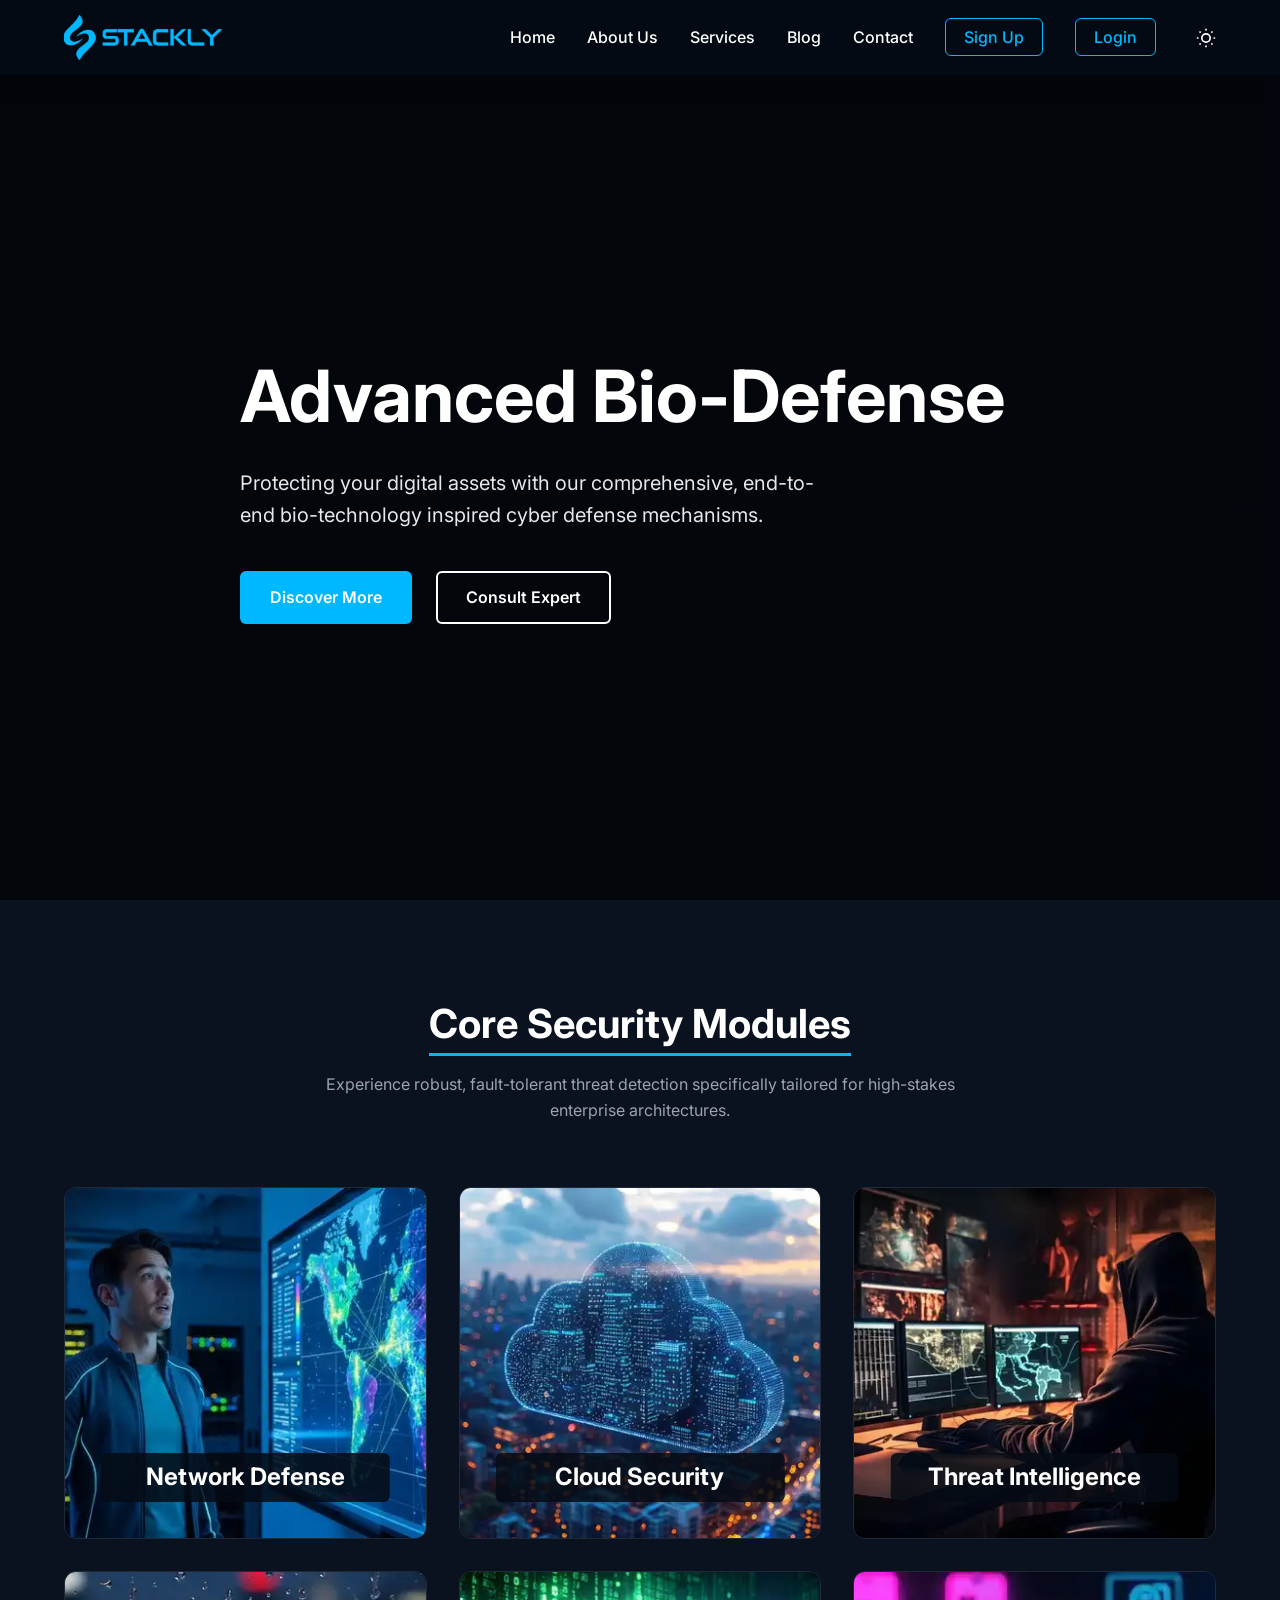
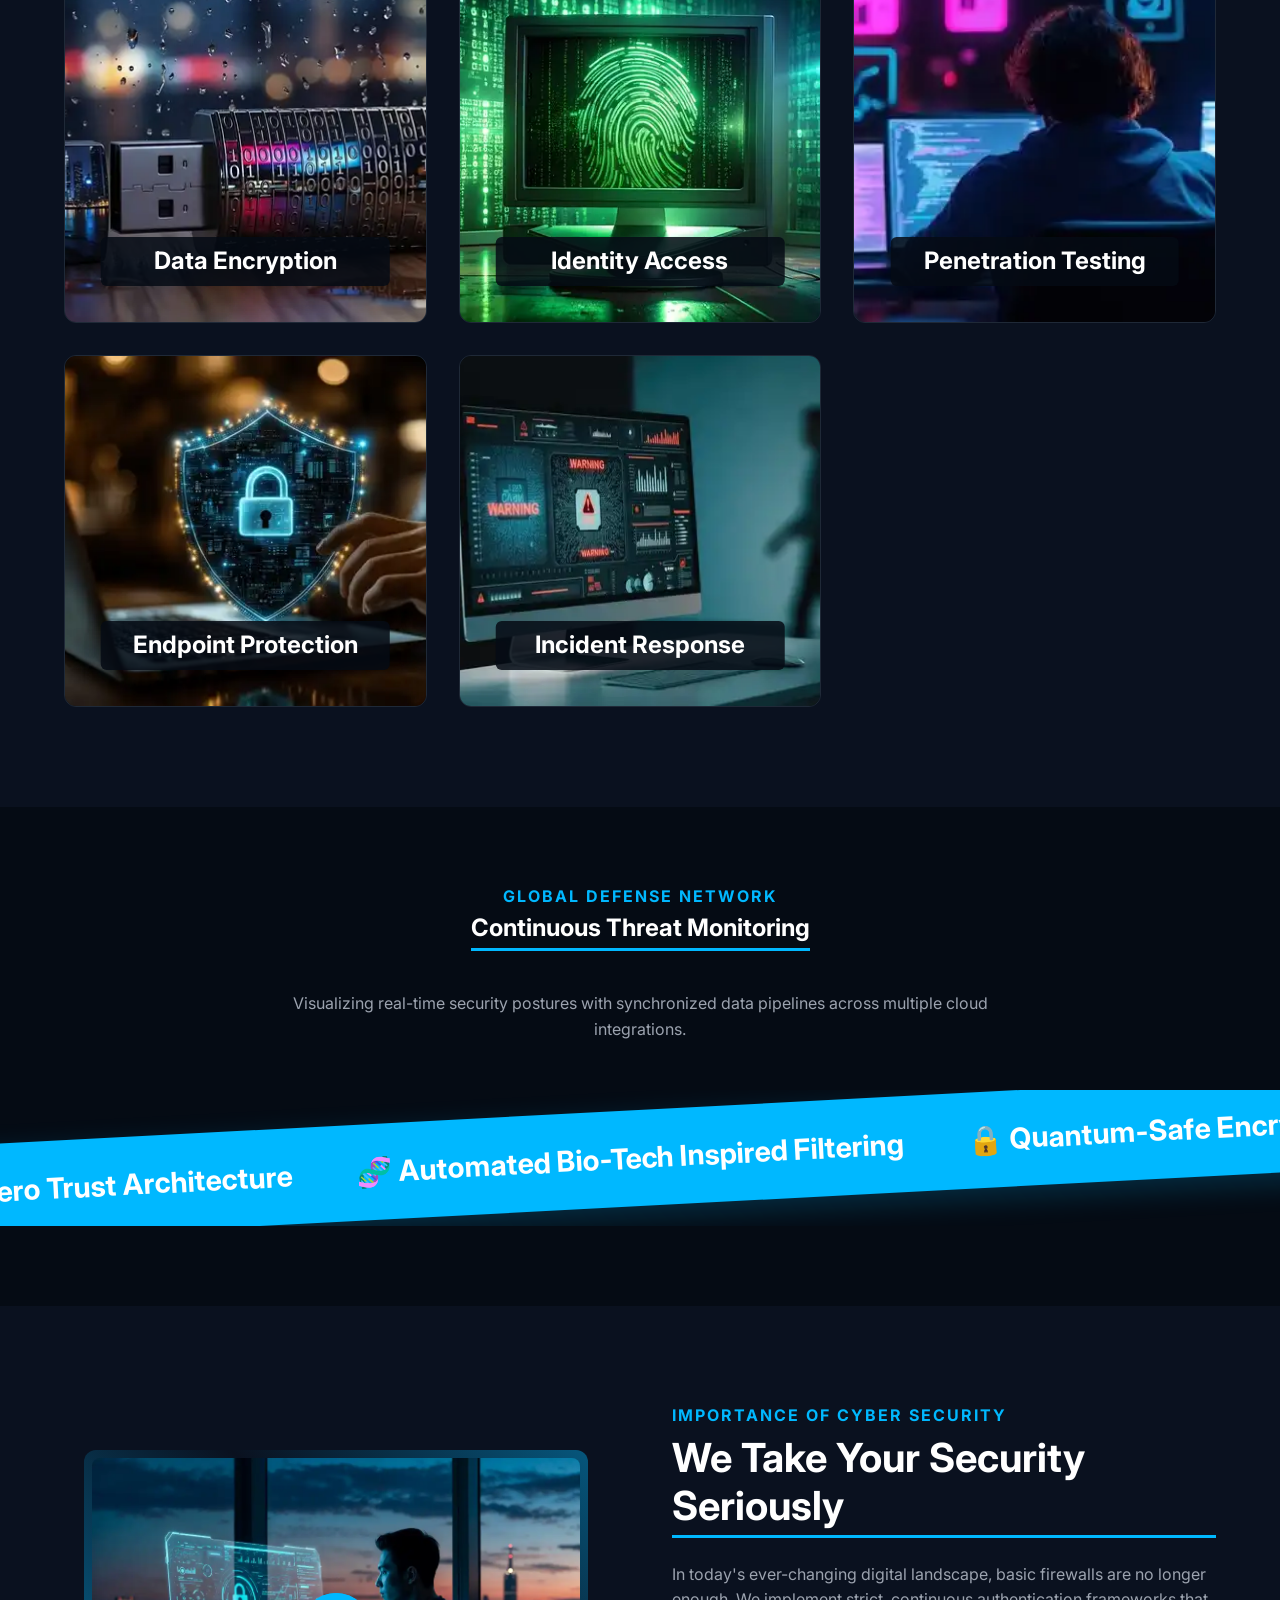
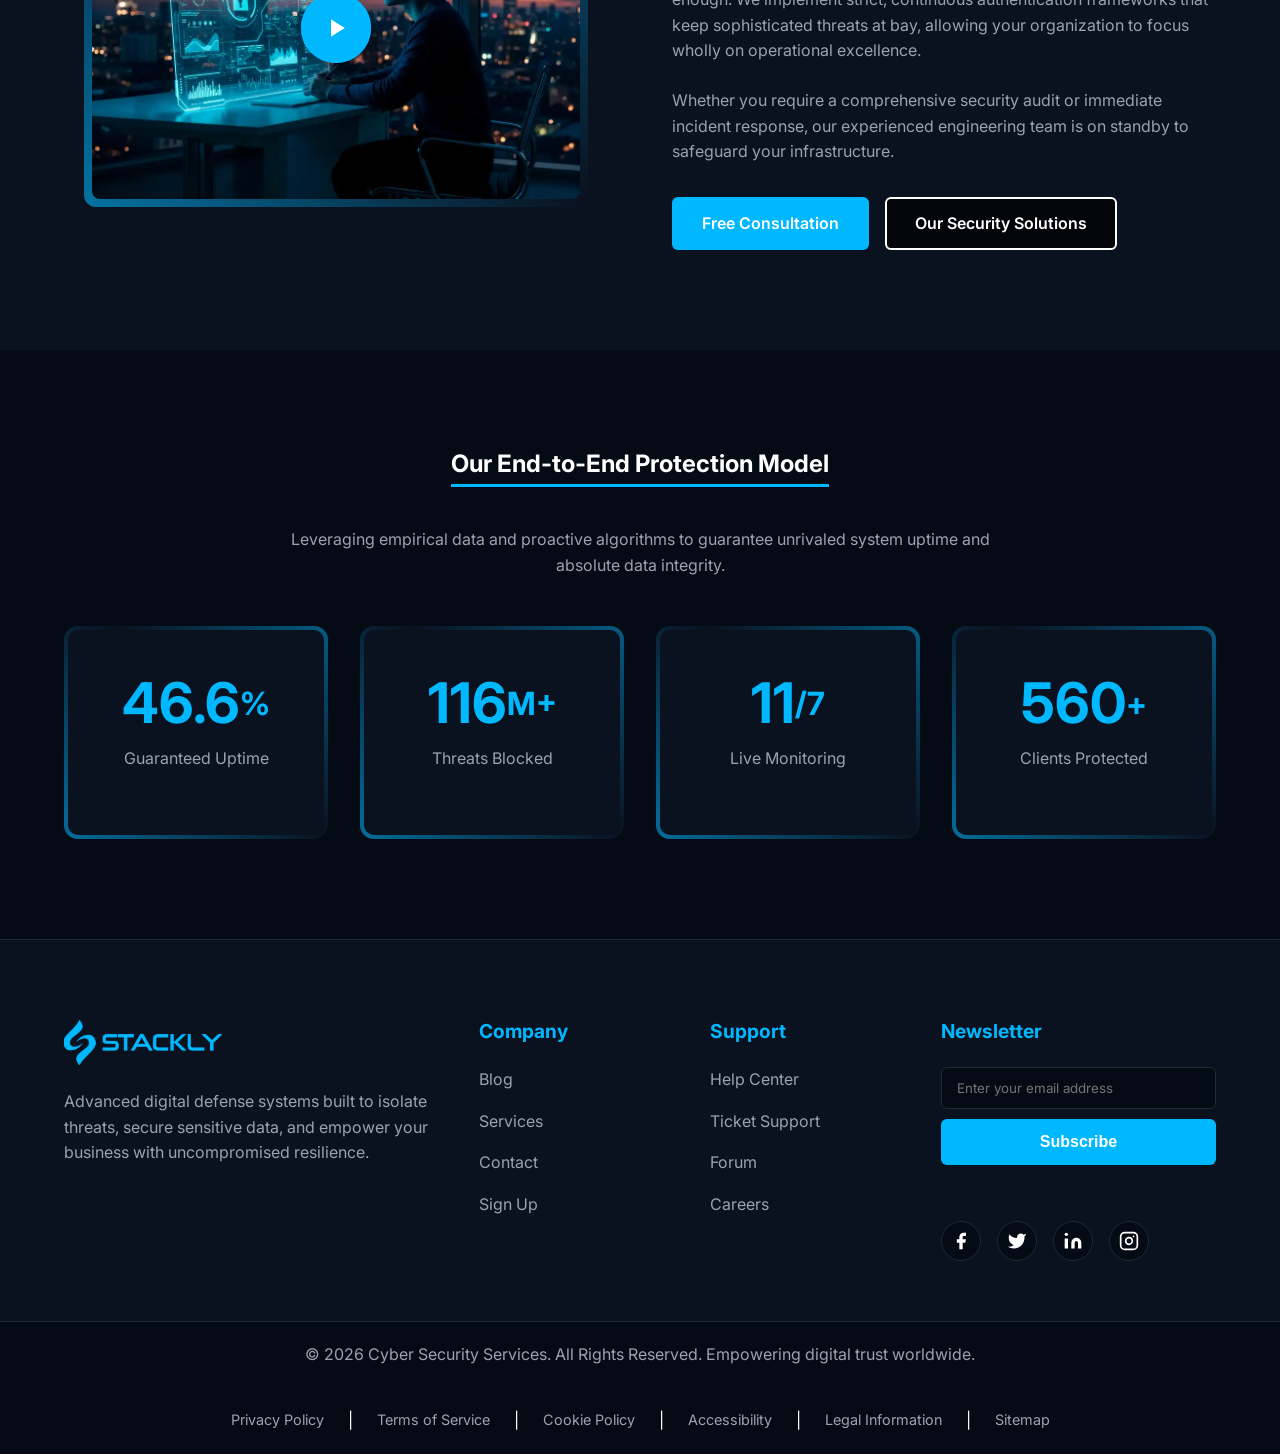
==== commit 8fd5c214: "about" ====
--- a/index.html
+++ b/index.html
@@ -33,9 +33,9 @@
             <nav class="desktop-nav">
                 <ul class="nav-links">
                     <li><a href="index.html">Home</a></li>
-                    <li><a href="./pages/About Us.html">About Us</a></li>
-                    <li><a href="./pages/Services.html">Services</a></li>
-                    <li><a href="./pages/Blog.html">Blog</a></li>
+                    <li><a href="./pages/about.html">About Us</a></li>
+                    <li><a href="./pages/services.html">Services</a></li>
+                    <li><a href="./pages/blog.html">Blog</a></li>
                     <li><a href="./pages/contact.html">Contact</a></li>
                     <li><a href="./pages/signup.html" class="btn-nav-outline">Sign Up</a></li>
                     <li><a href="./pages/login.html" class="btn-nav-outline">Login</a></li>
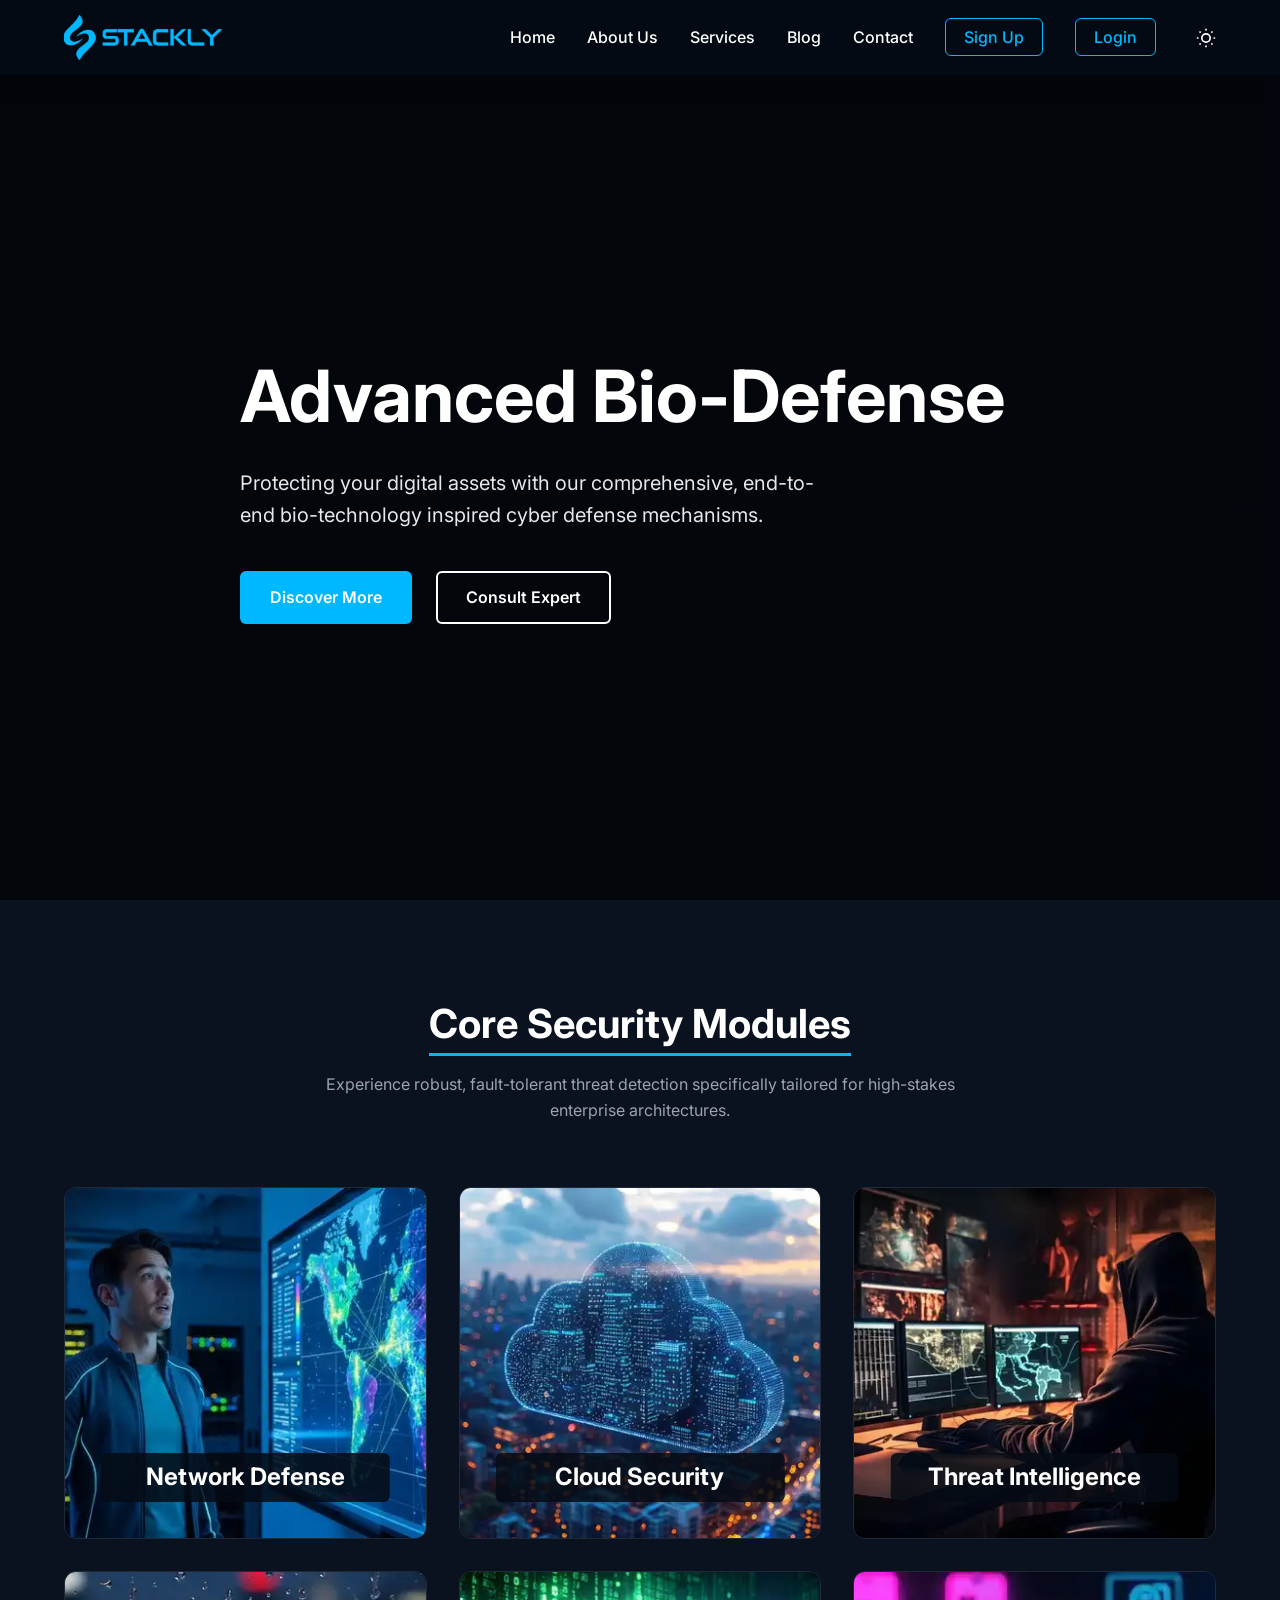
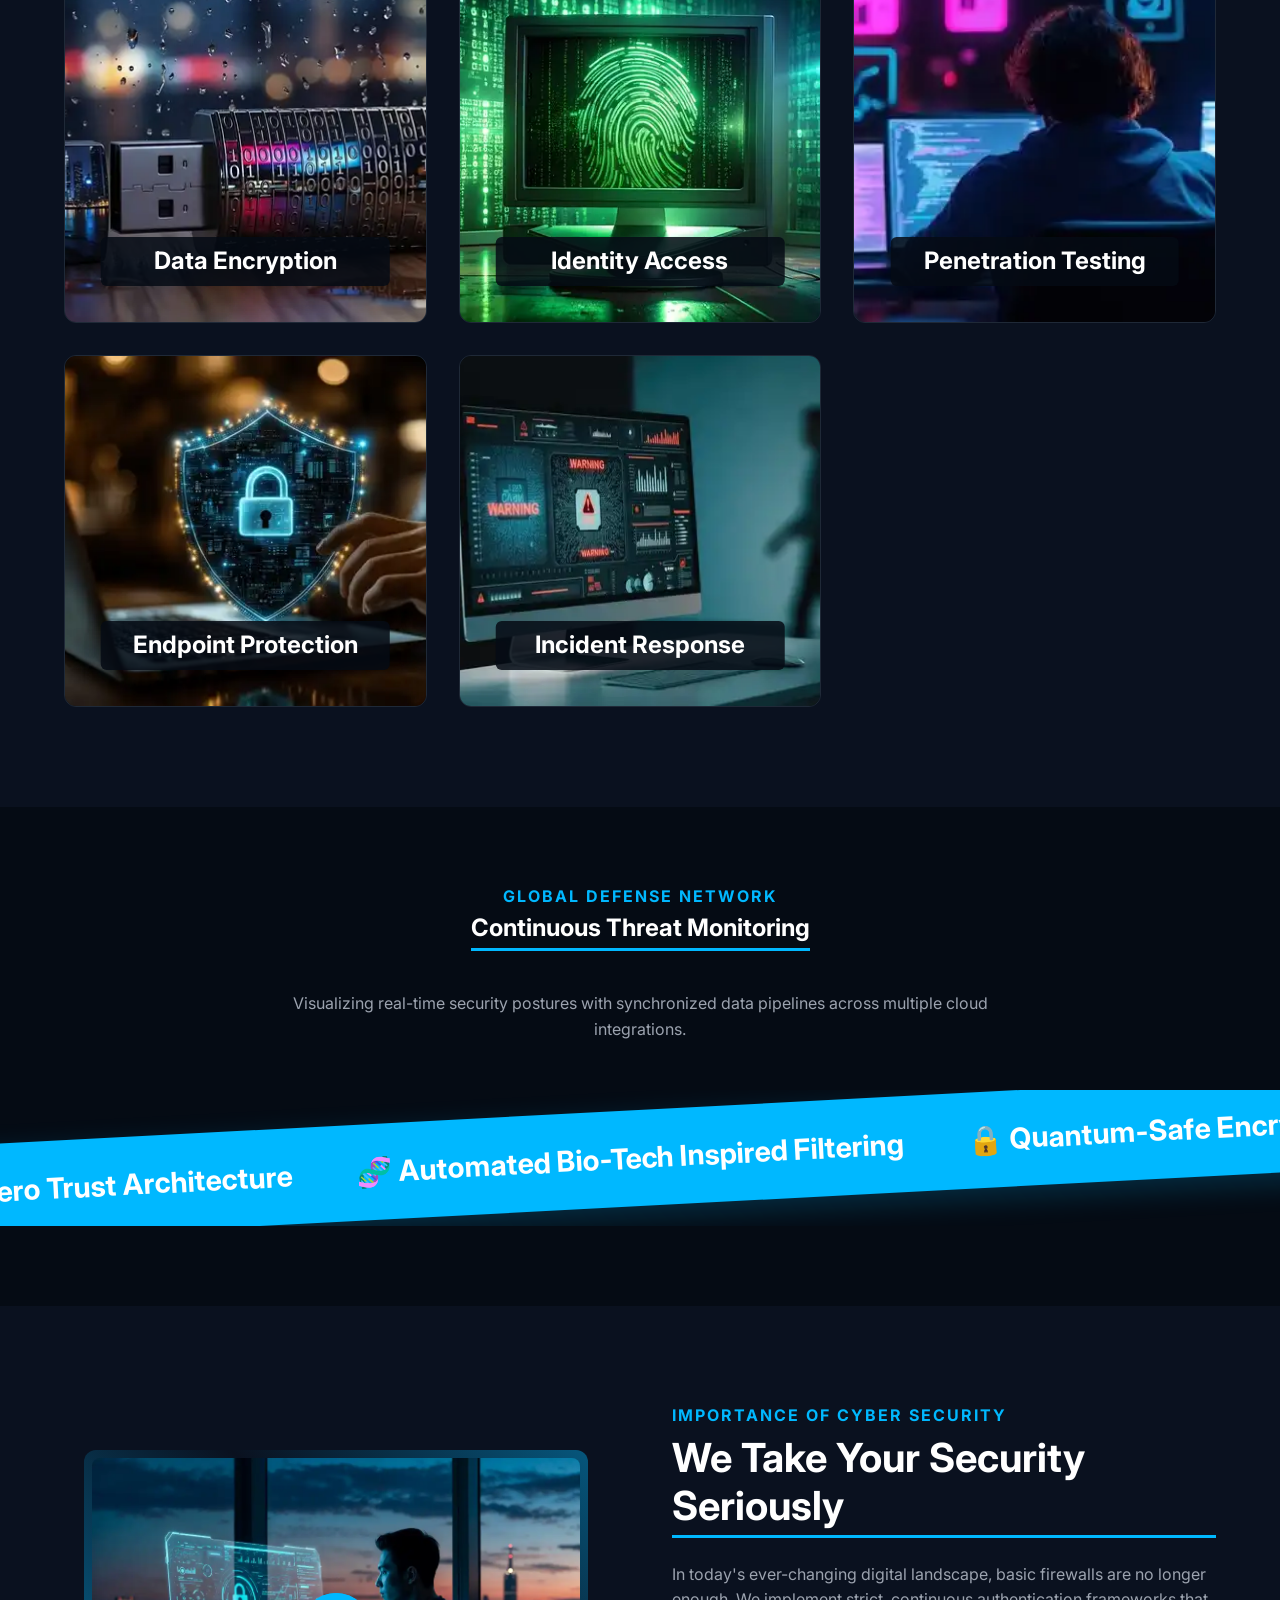
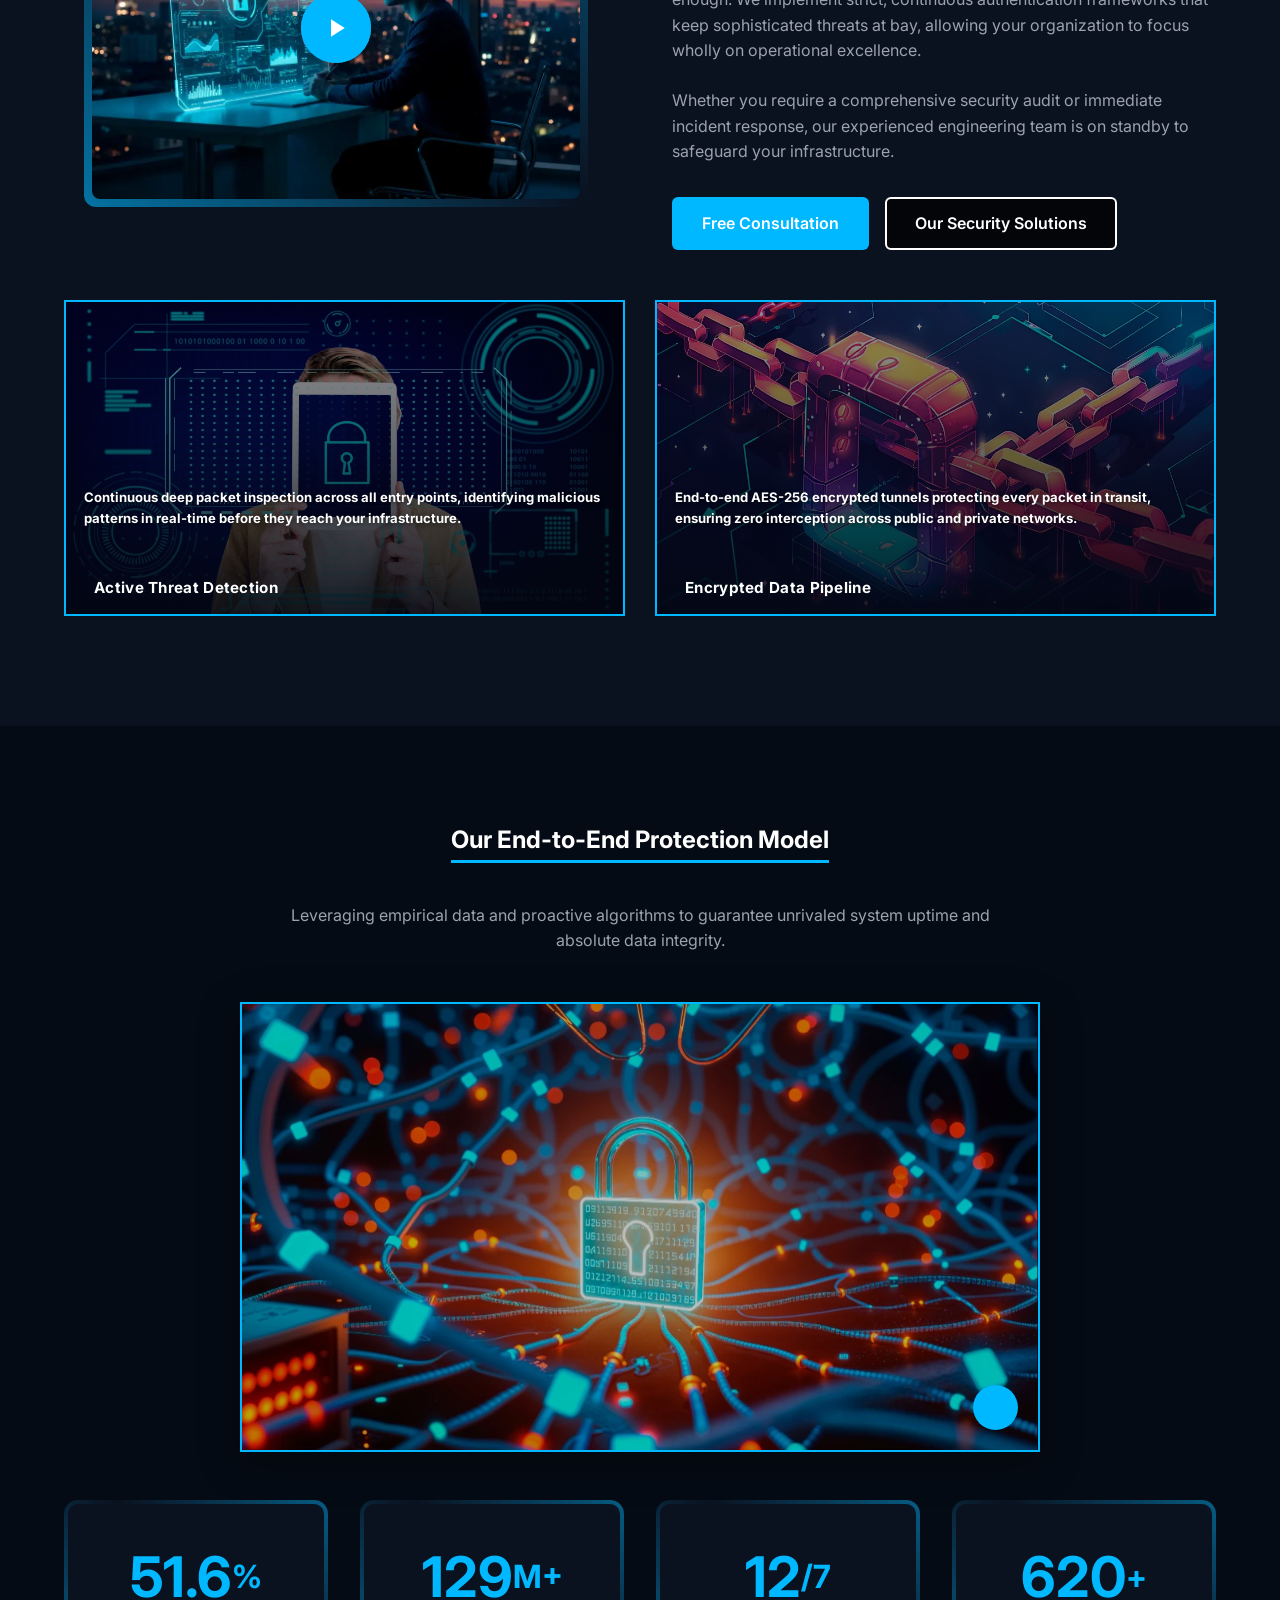
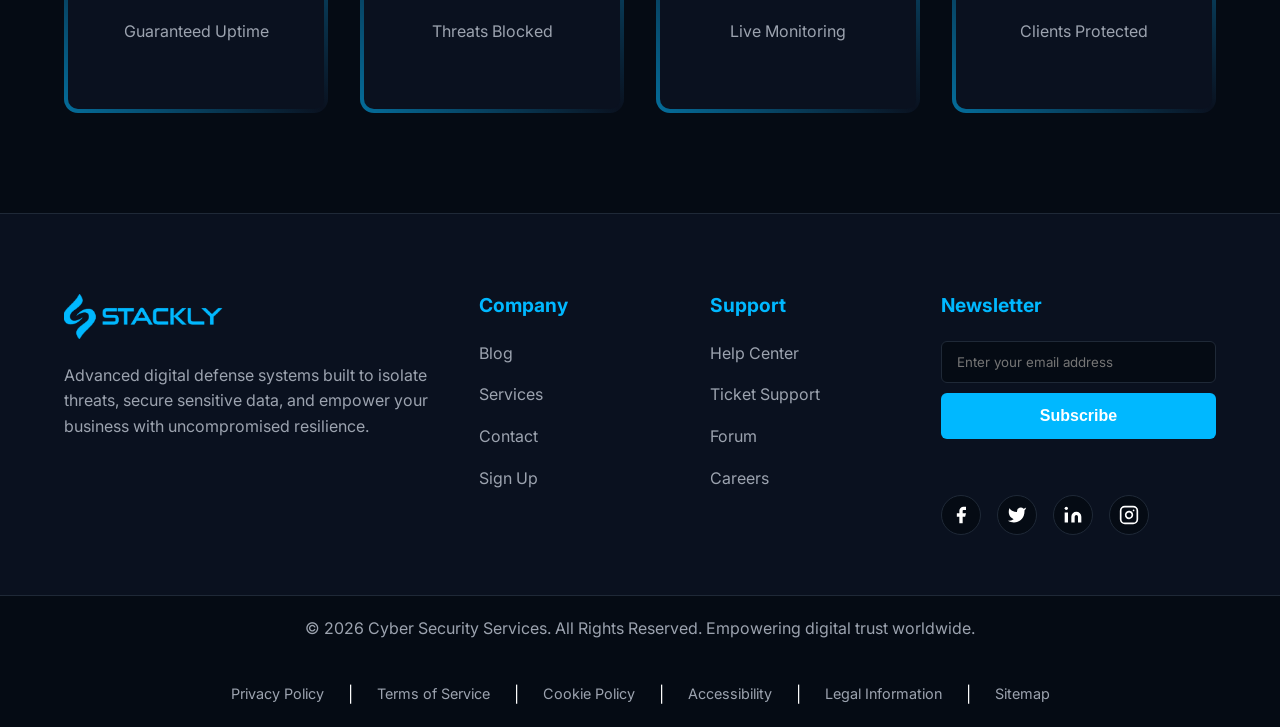
==== commit e784d073: "Home update" ====
--- a/index.html
+++ b/index.html
@@ -246,6 +246,47 @@
                     </div>
                 </div>
             </div>
+
+            <!-- Animated Image Duo Row -->
+            <div class="container about-anim-row fade-in-up" style="transition-delay: 0.35s;">
+
+                <!-- Image 1: Floating drift effect -->
+                <div class="anim-img-card anim-float">
+                    <div class="anim-img-border">
+                        <img src="./assets/Home1/side1.webp" alt="Active Threat Detection">
+                        <!-- Unhovered: small description -->
+                        <p class="anim-card-desc">Continuous deep packet inspection across all entry points, identifying malicious patterns in real-time before they reach your infrastructure.</p>
+                        <!-- Hovered: 2 action buttons -->
+                        <div class="anim-card-hover-overlay">
+                            <a href="./pages/error.html" class="btn btn-primary">Learn More</a>
+                            <a href="./pages/error.html" class="btn btn-outline-light">View Reports</a>
+                        </div>
+                        <div class="anim-img-label">
+                            <i class="fa-solid fa-shield-halved"></i>
+                            <span>Active Threat Detection</span>
+                        </div>
+                    </div>
+                </div>
+
+                <!-- Image 2: Perspective tilt / depth glow effect -->
+                <div class="anim-img-card anim-tilt">
+                    <div class="anim-img-border">
+                        <img src="./assets/Home1/side2.webp" alt="Encrypted Data Pipeline">
+                        <!-- Unhovered: small description -->
+                        <p class="anim-card-desc">End-to-end AES-256 encrypted tunnels protecting every packet in transit, ensuring zero interception across public and private networks.</p>
+                        <!-- Hovered: 2 action buttons -->
+                        <div class="anim-card-hover-overlay">
+                            <a href="./pages/error.html" class="btn btn-primary">Explore Encryption</a>
+                            <a href="./pages/error.html" class="btn btn-outline-light">Get Audit</a>
+                        </div>
+                        <div class="anim-img-label">
+                            <i class="fa-solid fa-lock"></i>
+                            <span>Encrypted Data Pipeline</span>
+                        </div>
+                    </div>
+                </div>
+
+            </div>
         </section>
 
         <!-- Section 5: Stats & Protection Model -->
@@ -254,7 +295,30 @@
                 <h1 class="live-underline">Our End-to-End Protection Model</h1>
                 <p class="max-w-md mx-auto mt-3">Leveraging empirical data and proactive algorithms to guarantee unrivaled system uptime and absolute data integrity.</p>
             </div>
-            <div class="container stats-grid mt-5">
+
+            <!-- Flip Carousel Implementation -->
+            <div class="container mb-5 fade-in-up" style="transition-delay: 0.1s;">
+                <div class="flip-carousel-container" id="flipCarousel" style="max-width: 800px; margin: 0 auto; width: 100%;">
+                    <div class="flip-carousel-inner">
+                        <div class="flip-slide active">
+                            <img src="./assets/Home1/im1.webp" alt="End-to-End Protection Phase 1">
+                        </div>
+                        <div class="flip-slide">
+                            <img src="./assets/Home1/im2.webp" alt="End-to-End Protection Phase 2">
+                        </div>
+                        
+                        <div class="carousel-overlay">
+                            <button class="btn btn-primary" onclick="location.href='./pages/error.html'">Discover Architecture</button>
+                        </div>
+                    </div>
+                    
+                    <div class="play-indicator" aria-label="Auto-playing">
+                        <i class="fa-solid fa-play"></i>
+                    </div>
+                </div>
+            </div>
+
+            <div class="container stats-grid mt-4">
                 <div class="live-border-container fade-in-up" style="transition-delay: 0.1s;">
                     <div class="stat-box">
                         <h2><span class="count-up" data-val="99.9">0</span><span class="stat-suffix">%</span></h2>
@@ -423,13 +487,43 @@
 
         window.addEventListener('load', hideLoader);
 
-        // Hide loader when page is loaded from back/forward cache
+        // Hide loader when page is loaded        // BFCache Loader reset
         window.addEventListener('pageshow', (event) => {
             if (event.persisted) {
-                hideLoader();
+                loader.classList.remove('visible');
             }
         });
 
+        // Flip Carousel Logic for End-to-End Section
+        const flipCarousel = document.getElementById('flipCarousel');
+        if(flipCarousel) {
+            const slides = flipCarousel.querySelectorAll('.flip-slide');
+            let currentFIdx = 0;
+            let flipTimer;
+            
+            function nextFlipSlide() {
+                const current = slides[currentFIdx];
+                current.classList.remove('active');
+                current.classList.add('inactive');
+                
+                currentFIdx = (currentFIdx + 1) % slides.length;
+                const next = slides[currentFIdx];
+                next.classList.remove('inactive');
+                next.classList.add('active');
+            }
+            
+            function startFlip() {
+                flipTimer = setInterval(nextFlipSlide, 2500); // 2.5s auto-play
+            }
+            function stopFlip() {
+                clearInterval(flipTimer);
+            }
+            
+            startFlip();
+            flipCarousel.addEventListener('mouseenter', stopFlip);
+            flipCarousel.addEventListener('mouseleave', startFlip);
+        }
+        
         // Show loader when clicking valid navigation links
         document.querySelectorAll('a[href]').forEach(link => {
             link.addEventListener('click', (e) => {
--- a/css/style.css
+++ b/css/style.css
@@ -1087,3 +1087,269 @@
         font-size: 1.1rem;
     }
 }
+
+/* --- Flip Carousel --- */
+.flip-carousel-container {
+    position: relative;
+    border: 2px solid var(--primary);
+    border-radius: var(--radius-lg);
+    box-shadow: 0 10px 40px rgba(0, 0, 0, 0.3);
+    overflow: hidden;
+    perspective: 1200px; 
+    aspect-ratio: 16/9;
+    background: #000;
+}
+.flip-carousel-inner {
+    width: 100%; height: 100%; position: relative; transform-style: preserve-3d;
+}
+.flip-slide {
+    position: absolute;
+    top: 0; left: 0;
+    width: 100%; height: 100%;
+    backface-visibility: hidden;
+    overflow: hidden;
+    transform-origin: center;
+    transform: rotateX(-90deg);
+    opacity: 0;
+}
+.flip-slide img {
+    width: 100%; height: 100%;
+    object-fit: cover;
+    filter: brightness(0.75);
+}
+.flip-slide.active { 
+    animation: flipInTop 0.8s cubic-bezier(0.68, -0.55, 0.265, 1.55) forwards; 
+    z-index: 2; 
+}
+.flip-slide.inactive { 
+    animation: flipOutBottom 0.8s cubic-bezier(0.68, -0.55, 0.265, 1.55) forwards; 
+    z-index: 1; 
+}
+@keyframes flipInTop {
+    0% { transform: rotateX(90deg); opacity: 0; }
+    100% { transform: rotateX(0deg); opacity: 1; }
+}
+@keyframes flipOutBottom {
+    0% { transform: rotateX(0deg); opacity: 1; }
+    100% { transform: rotateX(-90deg); opacity: 0; }
+}
+
+.carousel-overlay {
+    position: absolute; inset: 0;
+    background: rgba(3, 7, 18, 0.6);
+    display: flex; align-items: center; justify-content: center;
+    opacity: 0; transition: opacity 0.3s ease;
+    z-index: 10;
+}
+.flip-carousel-container:hover .carousel-overlay {
+    opacity: 1;
+}
+.carousel-overlay .btn {
+    transform: translateY(20px);
+    transition: transform 0.3s cubic-bezier(0.4, 0, 0.2, 1);
+}
+.flip-carousel-container:hover .carousel-overlay .btn {
+    transform: translateY(0);
+}
+
+.play-indicator {
+    position: absolute; bottom: 20px; right: 20px;
+    width: 45px; height: 45px;
+    background: var(--primary); color: #fff;
+    border-radius: 50%; display: flex; align-items: center; justify-content: center;
+    z-index: 5; transition: opacity 0.3s ease;
+    box-shadow: 0 0 15px var(--glow);
+    font-size: 1.2rem;
+}
+.flip-carousel-container:hover .play-indicator {
+    opacity: 0;
+}
+
+/* --- About Section: Animated Image Duo Row --- */
+.about-anim-row {
+    display: grid;
+    grid-template-columns: 1fr 1fr;
+    gap: 30px;
+    margin-top: 50px;
+    padding-bottom: 10px;
+}
+
+.anim-img-card {
+    border-radius: var(--radius-lg);
+    overflow: visible;
+}
+
+.anim-img-border {
+    position: relative;
+    border-radius: var(--radius-lg);
+    overflow: hidden;
+    border: 2px solid var(--primary);
+    box-shadow:
+        0 0 15px var(--glow),
+        0 12px 35px rgba(0,0,0,0.5);
+    aspect-ratio: 16/9;
+    background: #000;
+    transition: box-shadow 0.4s ease;
+}
+.anim-img-border:hover {
+    box-shadow:
+        0 0 35px var(--glow),
+        0 20px 55px rgba(0,0,0,0.7);
+}
+
+.anim-img-border img {
+    width: 100%;
+    height: 100%;
+    object-fit: cover;
+    filter: brightness(0.7);
+    transition: filter 0.4s ease, transform 0.5s ease;
+    display: block;
+}
+.anim-img-border:hover img {
+    filter: brightness(0.9);
+    transform: scale(1.04);
+}
+
+/* Full-height dark foreground layer */
+.anim-img-border::before {
+    content: '';
+    position: absolute;
+    inset: 0;
+    background: linear-gradient(
+        to top,
+        rgba(3,7,18,0.88) 0%,
+        rgba(3,7,18,0.45) 50%,
+        rgba(3,7,18,0.15) 100%
+    );
+    z-index: 1;
+    transition: opacity 0.35s ease;
+    border-radius: inherit;
+}
+
+/* Cyber label at bottom */
+.anim-img-label {
+    position: absolute;
+    bottom: 0; left: 0; right: 0;
+    background: transparent;
+    color: #fff;
+    padding: 20px 18px 14px;
+    display: flex;
+    align-items: center;
+    gap: 10px;
+    font-size: 0.95rem;
+    font-weight: 700;
+    letter-spacing: 0.3px;
+    z-index: 5;
+}
+.anim-img-label i {
+    color: var(--primary);
+    font-size: 1.1rem;
+    flex-shrink: 0;
+}
+.anim-img-label span {
+    color: #fff;
+    font-weight: 700;
+}
+
+/* Animation 1: Smooth vertical float drift */
+.anim-float .anim-img-border {
+    animation: imgFloat 4s ease-in-out infinite;
+}
+@keyframes imgFloat {
+    0%   { transform: translateY(0px) rotate(0deg); }
+    25%  { transform: translateY(-10px) rotate(0.4deg); }
+    50%  { transform: translateY(-16px) rotate(0deg); }
+    75%  { transform: translateY(-8px) rotate(-0.4deg); }
+    100% { transform: translateY(0px) rotate(0deg); }
+}
+
+/* Animation 2: Looping perspective tilt (depth pulse) */
+.anim-tilt .anim-img-border {
+    animation: imgTilt 5s ease-in-out infinite;
+    transform-style: preserve-3d;
+    perspective: 800px;
+}
+@keyframes imgTilt {
+    0%   { transform: perspective(600px) rotateY(0deg) rotateX(0deg); }
+    25%  { transform: perspective(600px) rotateY(4deg) rotateX(-2deg); }
+    50%  { transform: perspective(600px) rotateY(0deg) rotateX(3deg); }
+    75%  { transform: perspective(600px) rotateY(-4deg) rotateX(-1deg); }
+    100% { transform: perspective(600px) rotateY(0deg) rotateX(0deg); }
+}
+
+/* Pause animations on hover for control */
+.anim-float:hover .anim-img-border {
+    animation-play-state: paused;
+}
+.anim-tilt:hover .anim-img-border {
+    animation-play-state: paused;
+}
+
+/* Unhovered: small description para */
+.anim-card-desc {
+    position: absolute;
+    bottom: 52px; left: 0; right: 0;
+    padding: 10px 18px;
+    font-size: 0.82rem;
+    color: #fff;
+    font-weight: 700;
+    line-height: 1.55;
+    transition: opacity 0.35s ease, transform 0.35s ease;
+    opacity: 1;
+    transform: translateY(0);
+    z-index: 4;
+    pointer-events: none;
+    text-shadow: 0 1px 4px rgba(0,0,0,0.6);
+}
+.anim-img-border:hover .anim-card-desc {
+    opacity: 0;
+    transform: translateY(6px);
+}
+
+/* Hovered: 2 centred action buttons */
+.anim-card-hover-overlay {
+    position: absolute;
+    inset: 0;
+    display: flex;
+    align-items: center;
+    justify-content: center;
+    gap: 14px;
+    flex-wrap: wrap;
+    z-index: 6;
+    opacity: 0;
+    transform: translateY(12px);
+    transition: opacity 0.35s ease, transform 0.35s ease;
+    background: rgba(3,7,18,0.55);
+}
+.anim-img-border:hover .anim-card-hover-overlay {
+    opacity: 1;
+    transform: translateY(0);
+}
+.anim-card-hover-overlay .btn {
+    font-size: 0.85rem;
+    padding: 9px 20px;
+}
+@media (max-width: 425.6px) {
+    .anim-card-hover-overlay { gap: 10px; }
+    .anim-card-hover-overlay .btn { font-size: 0.78rem; padding: 8px 14px; }
+    .anim-card-desc { font-size: 0.72rem; }
+}
+
+/* Responsive */
+@media (max-width: 768px) {
+    .about-anim-row {
+        grid-template-columns: 1fr;
+        gap: 24px;
+        margin-top: 35px;
+    }
+}
+@media (max-width: 425.6px) {
+    .about-anim-row {
+        margin-top: 25px;
+        gap: 18px;
+    }
+    .anim-img-label {
+        font-size: 0.82rem;
+        padding: 14px 12px 10px;
+    }
+}
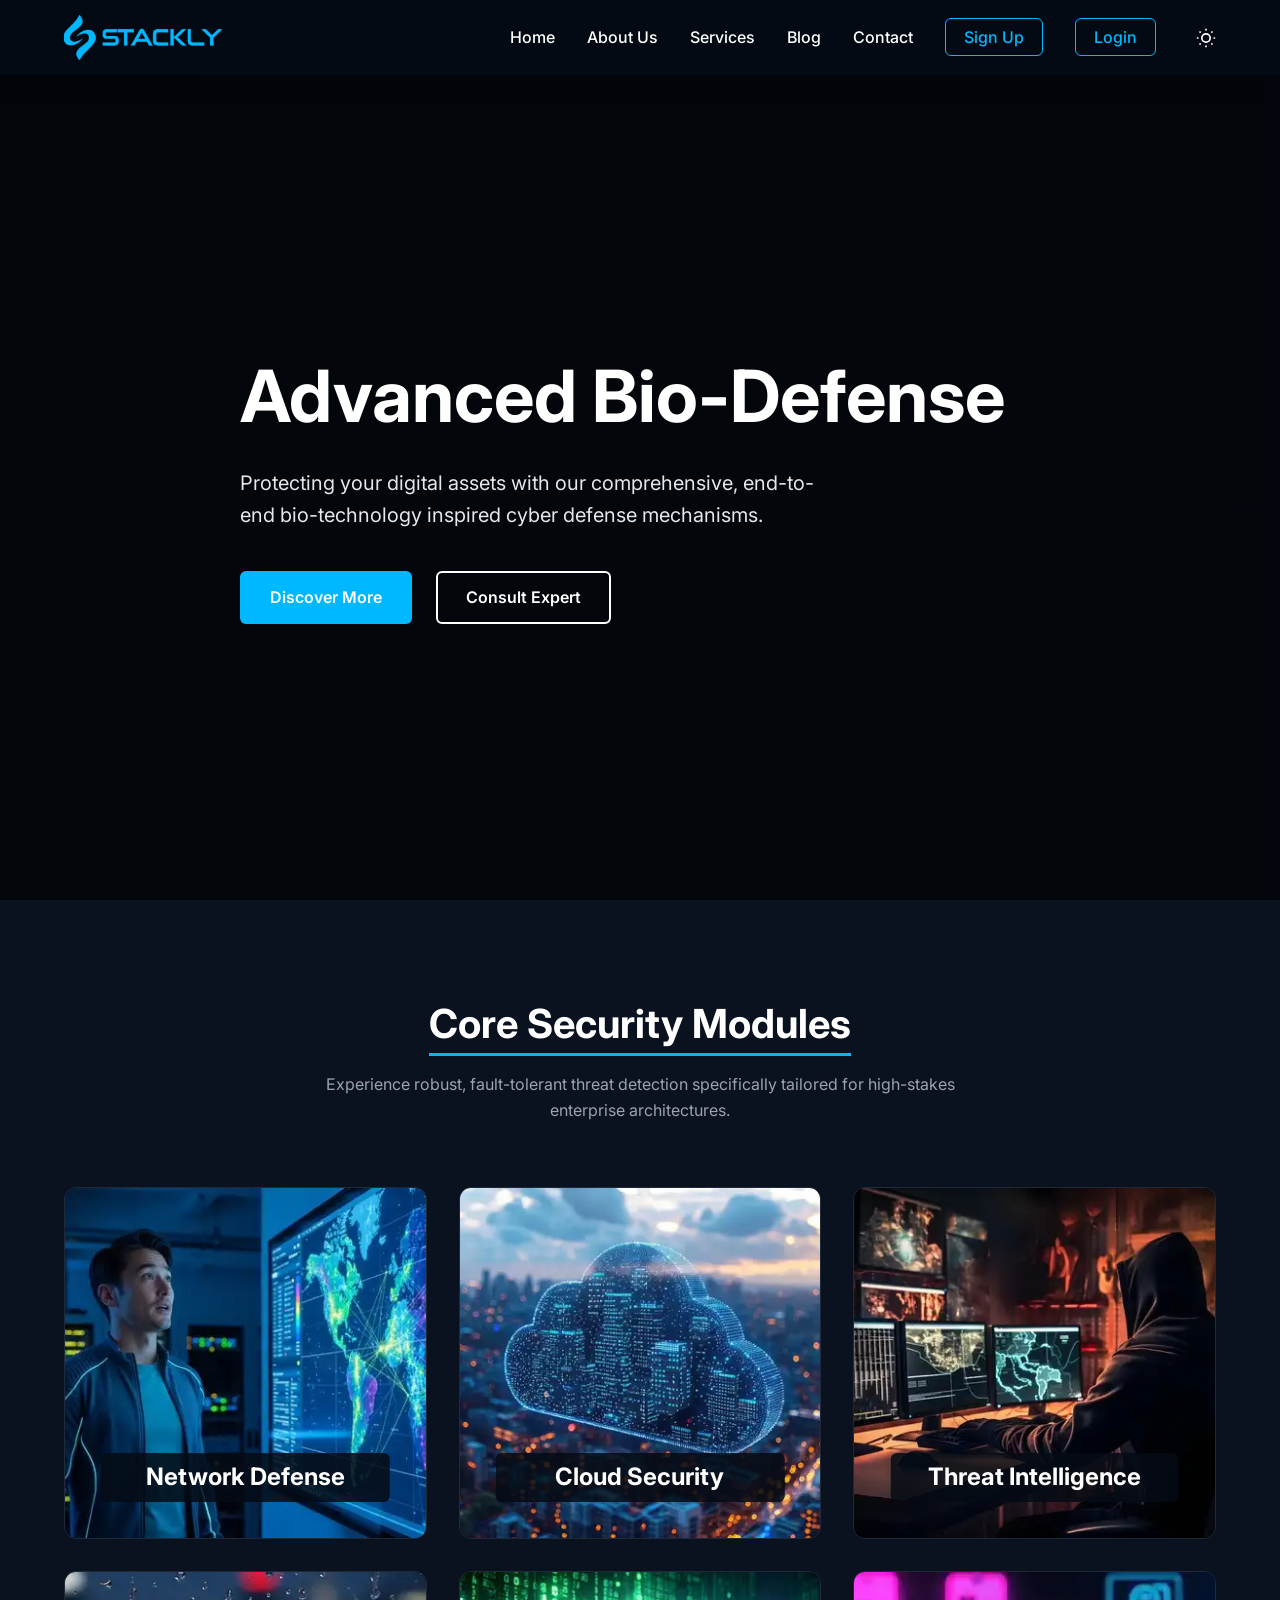
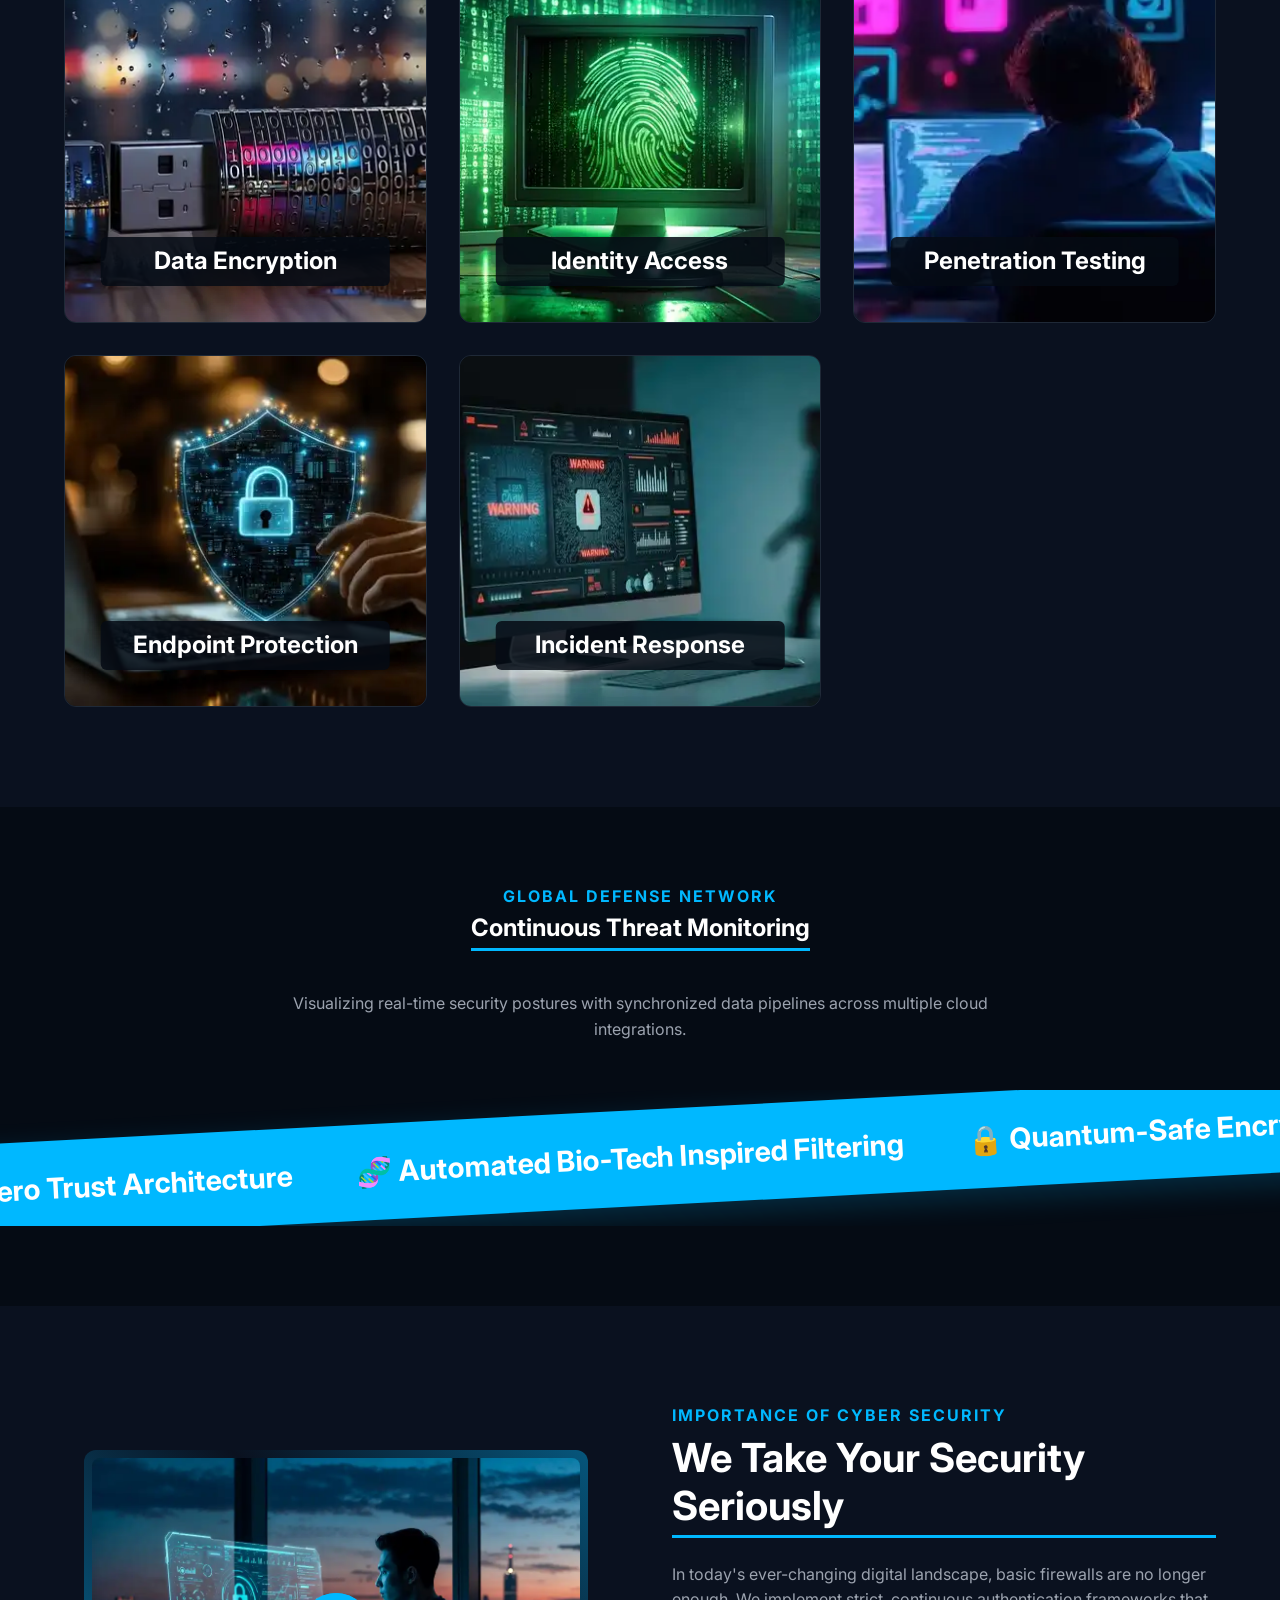
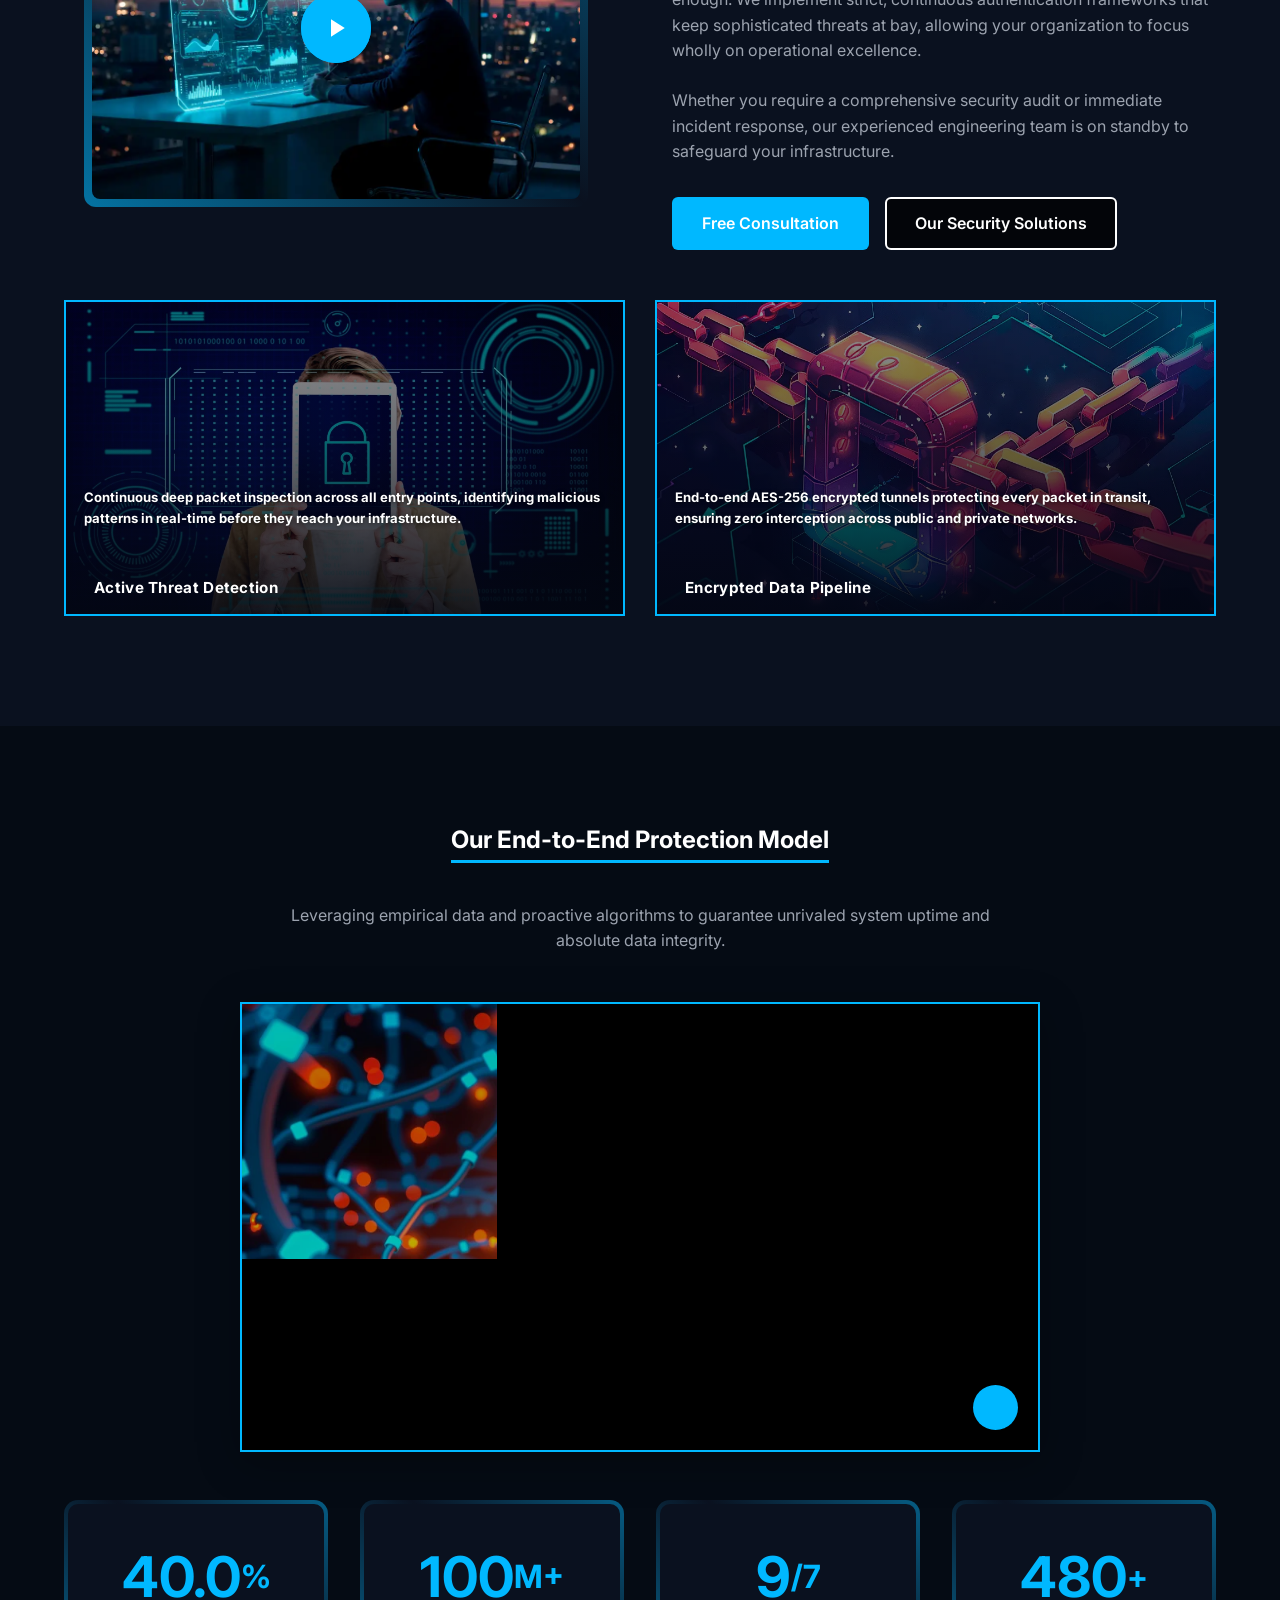
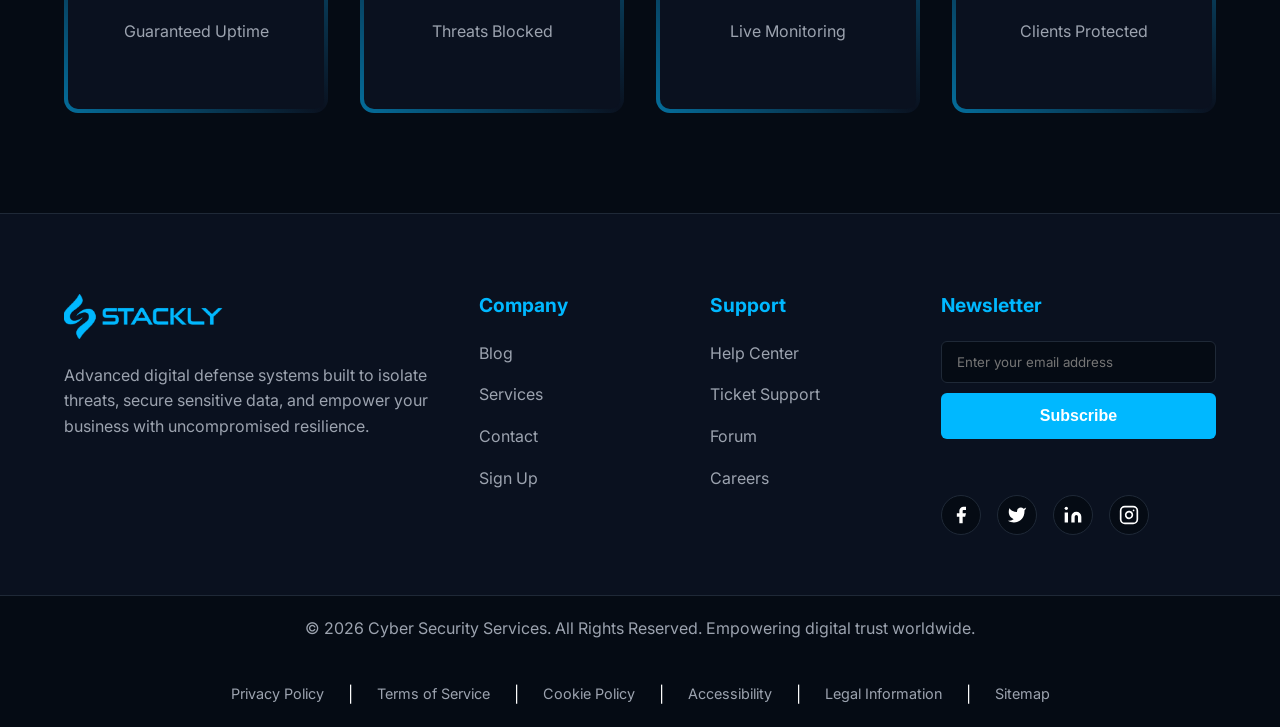
==== commit a29470f9: "fix 1" ====
--- a/index.html
+++ b/index.html
@@ -299,6 +299,7 @@
             <!-- Flip Carousel Implementation -->
             <div class="container mb-5 fade-in-up" style="transition-delay: 0.1s;">
                 <div class="flip-carousel-container" id="flipCarousel" style="max-width: 800px; margin: 0 auto; width: 100%;">
+                    <!-- 3D flip inner — slides only, overlay is sibling below -->
                     <div class="flip-carousel-inner">
                         <div class="flip-slide active">
                             <img src="./assets/Home1/im1.webp" alt="End-to-End Protection Phase 1">
@@ -306,10 +307,11 @@
                         <div class="flip-slide">
                             <img src="./assets/Home1/im2.webp" alt="End-to-End Protection Phase 2">
                         </div>
-                        
-                        <div class="carousel-overlay">
-                            <button class="btn btn-primary" onclick="location.href='./pages/error.html'">Discover Architecture</button>
-                        </div>
+                    </div>
+
+                    <!-- Overlay lives OUTSIDE preserve-3d so pointer events work on ALL edges -->
+                    <div class="carousel-overlay">
+                        <button class="btn btn-primary" onclick="sessionStorage.setItem('homeScrollY', window.scrollY); location.href='./pages/error.html'">Discover Architecture</button>
                     </div>
                     
                     <div class="play-indicator" aria-label="Auto-playing">
@@ -487,10 +489,18 @@
 
         window.addEventListener('load', hideLoader);
 
-        // Hide loader when page is loaded        // BFCache Loader reset
+        // BFCache Loader reset — fires when browser navigates back from a cached page
         window.addEventListener('pageshow', (event) => {
             if (event.persisted) {
-                loader.classList.remove('visible');
+                // Immediately kill loader (page came from bfcache, no re-load needed)
+                loader.style.opacity = '0';
+                loader.style.display = 'none';
+                // Restore scroll position
+                const savedScroll = sessionStorage.getItem('homeScrollY');
+                if (savedScroll !== null) {
+                    window.scrollTo({ top: parseInt(savedScroll, 10), behavior: 'instant' });
+                    sessionStorage.removeItem('homeScrollY');
+                }
             }
         });
 
@@ -524,7 +534,7 @@
             flipCarousel.addEventListener('mouseleave', startFlip);
         }
         
-        // Show loader when clicking valid navigation links
+        // Show loader & save scroll position when clicking valid navigation links
         document.querySelectorAll('a[href]').forEach(link => {
             link.addEventListener('click', (e) => {
                 const href = link.getAttribute('href');
@@ -532,8 +542,17 @@
                 
                 // Allow hash links, JS links, empty links, and new tabs without loader
                 if (href && !href.startsWith('#') && !href.startsWith('javascript:') && target !== '_blank') {
+                    // Save current scroll so back button can restore it
+                    sessionStorage.setItem('homeScrollY', window.scrollY);
                     showLoader();
                 }
+            });
+        });
+
+        // Also save scroll for buttons that use onclick="location.href"
+        document.querySelectorAll('button[onclick*="location.href"]').forEach(btn => {
+            btn.addEventListener('click', () => {
+                sessionStorage.setItem('homeScrollY', window.scrollY);
             });
         });
 
--- a/css/style.css
+++ b/css/style.css
@@ -1101,6 +1101,7 @@
 }
 .flip-carousel-inner {
     width: 100%; height: 100%; position: relative; transform-style: preserve-3d;
+    pointer-events: none; /* Disabling pointer events so slides don't block the overlay */
 }
 .flip-slide {
     position: absolute;
@@ -1140,6 +1141,7 @@
     display: flex; align-items: center; justify-content: center;
     opacity: 0; transition: opacity 0.3s ease;
     z-index: 10;
+    pointer-events: auto; /* Ensure overlay captures mouse */
 }
 .flip-carousel-container:hover .carousel-overlay {
     opacity: 1;
@@ -1147,6 +1149,15 @@
 .carousel-overlay .btn {
     transform: translateY(20px);
     transition: transform 0.3s cubic-bezier(0.4, 0, 0.2, 1);
+    position: relative; /* needed for ::before */
+    z-index: 20; /* High z-index to stay on top */
+    pointer-events: auto;
+}
+.carousel-overlay .btn::before {
+    content: '';
+    position: absolute;
+    inset: -20px; /* Increased hit-area extension to 20px for maximum sensitivity */
+    cursor: pointer;
 }
 .flip-carousel-container:hover .carousel-overlay .btn {
     transform: translateY(0);
